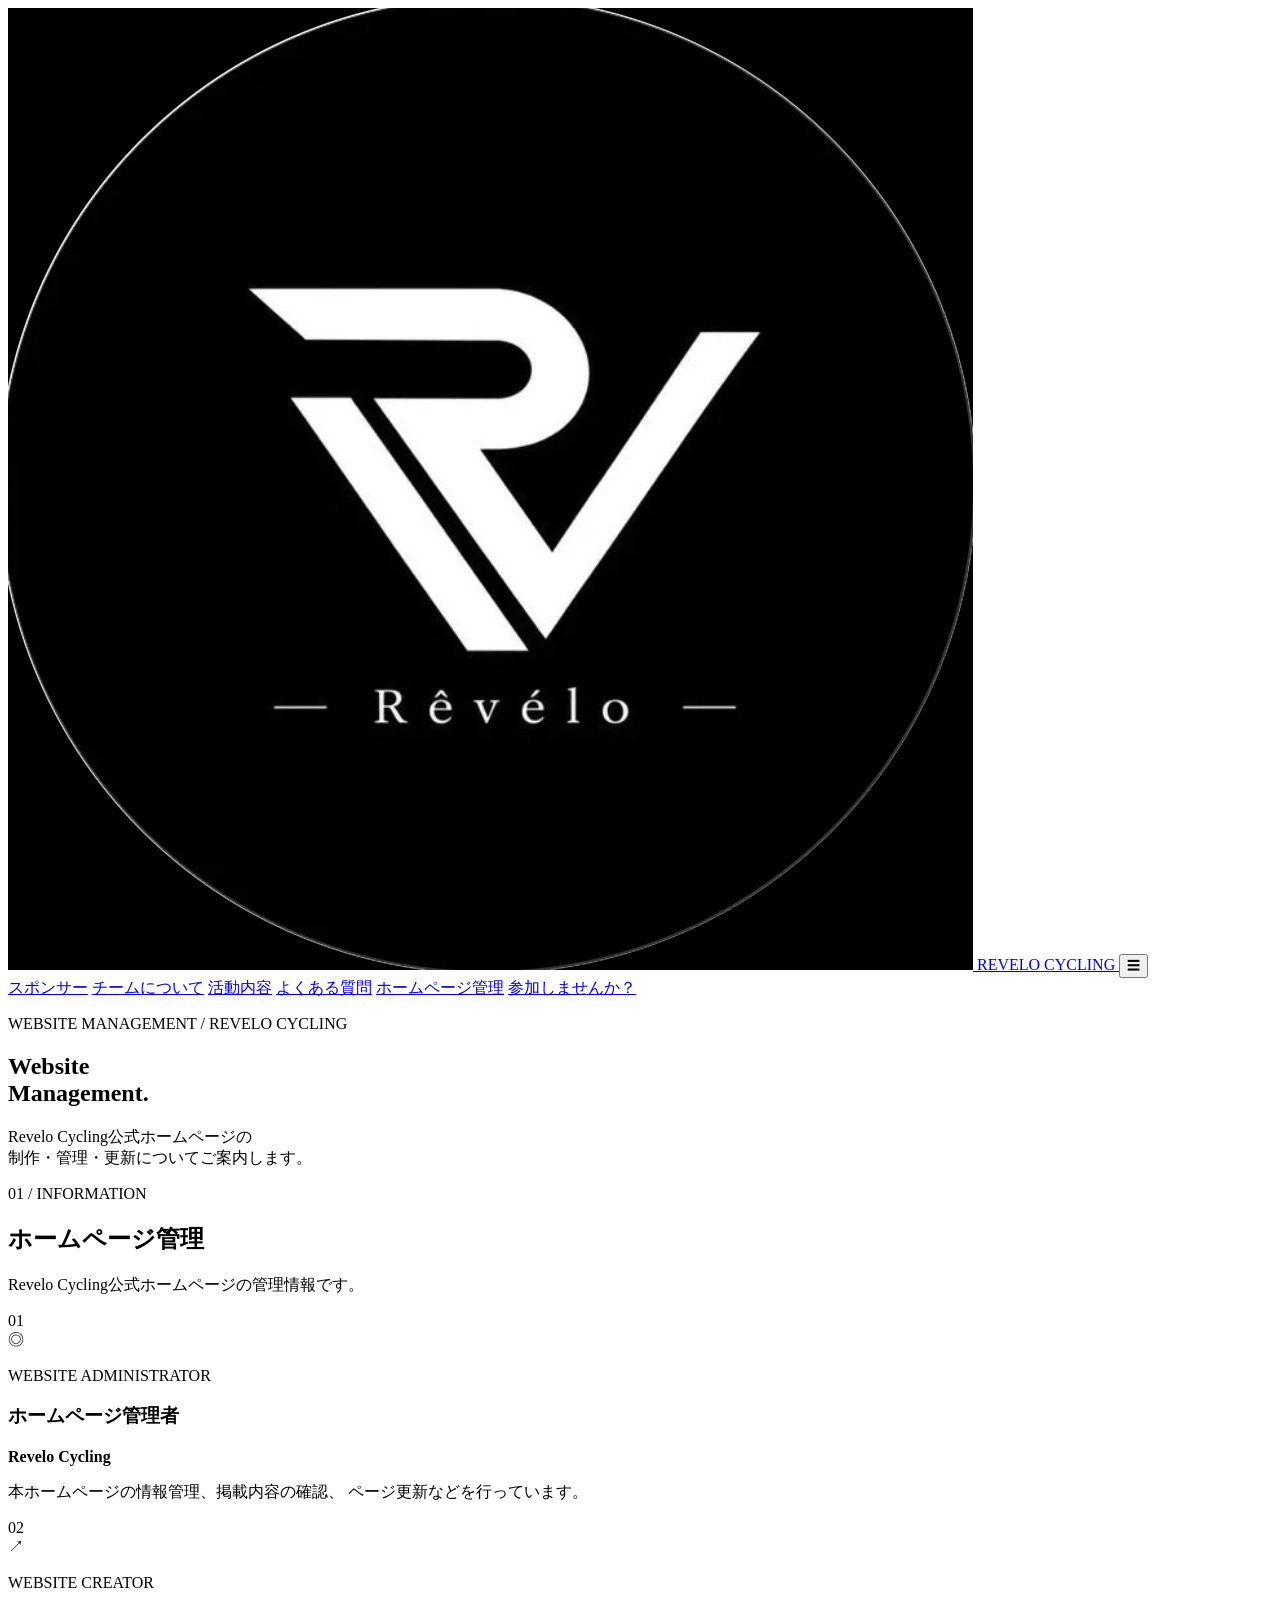
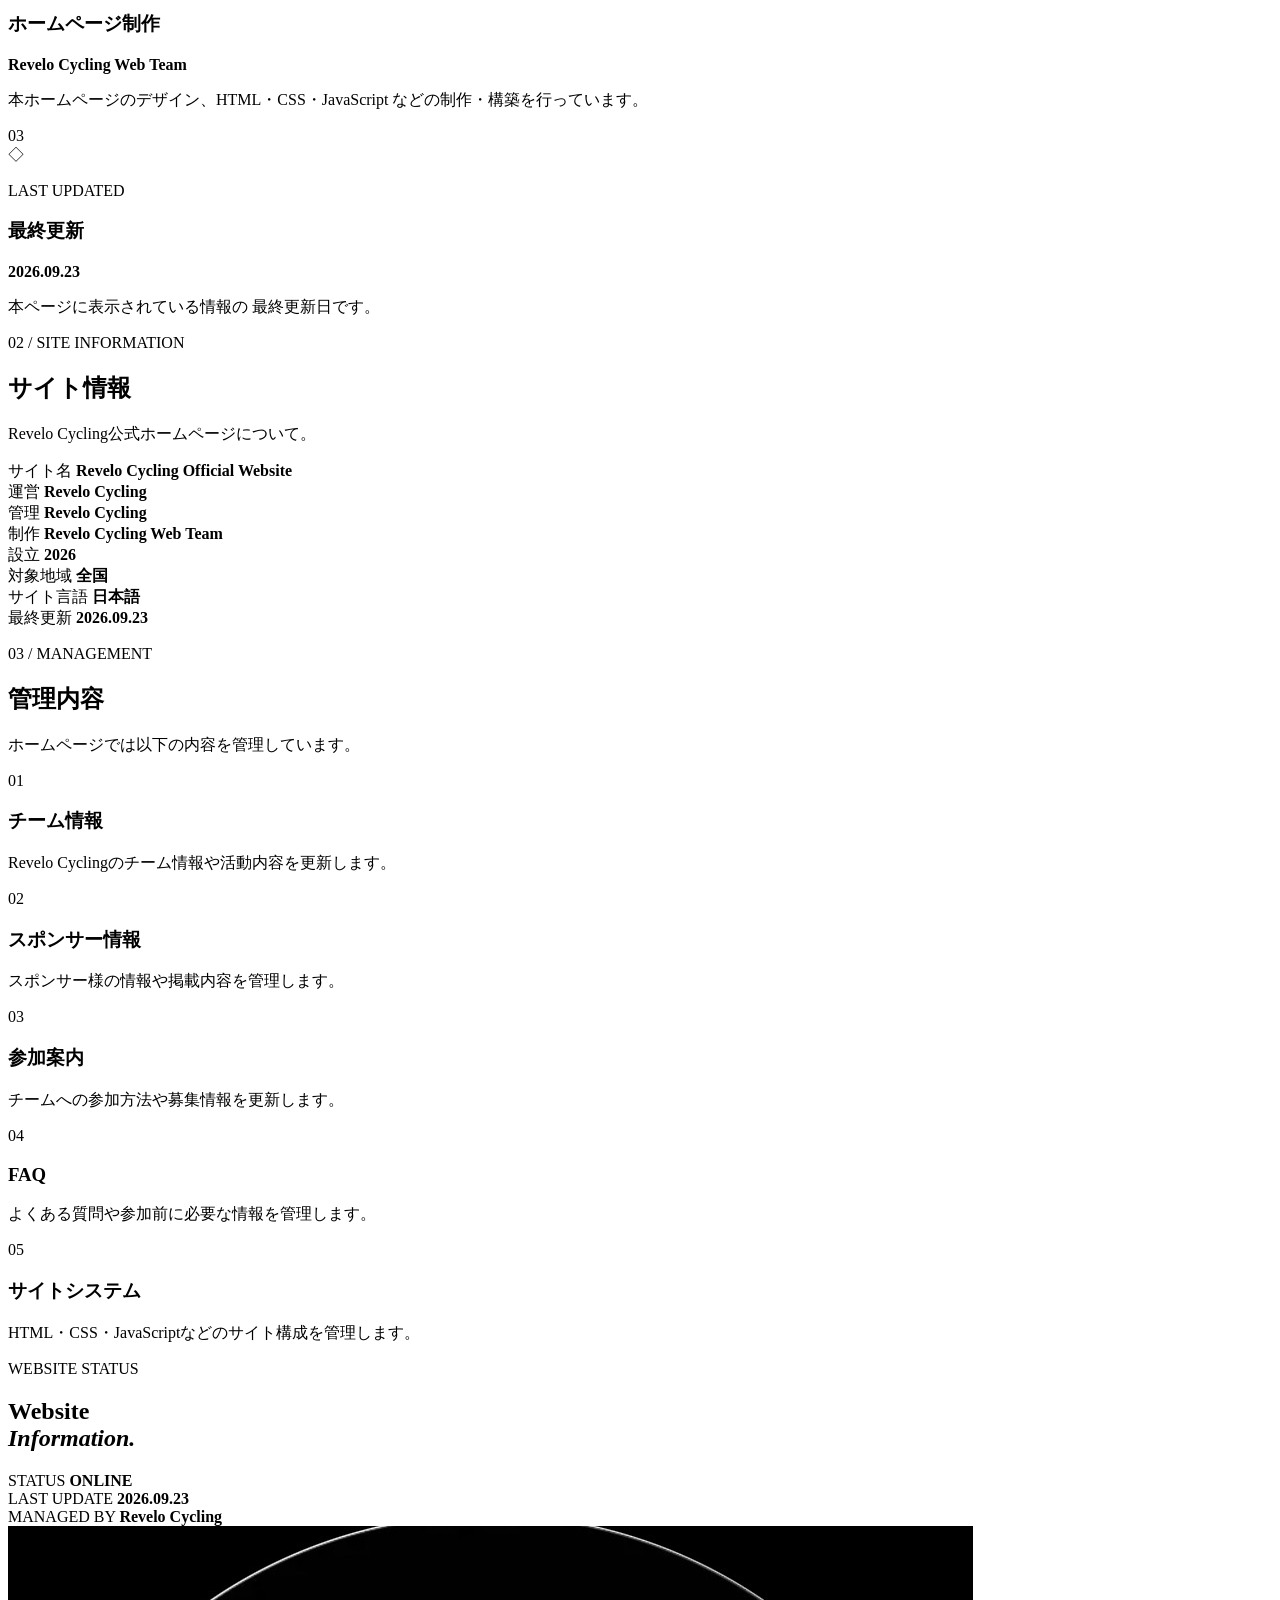
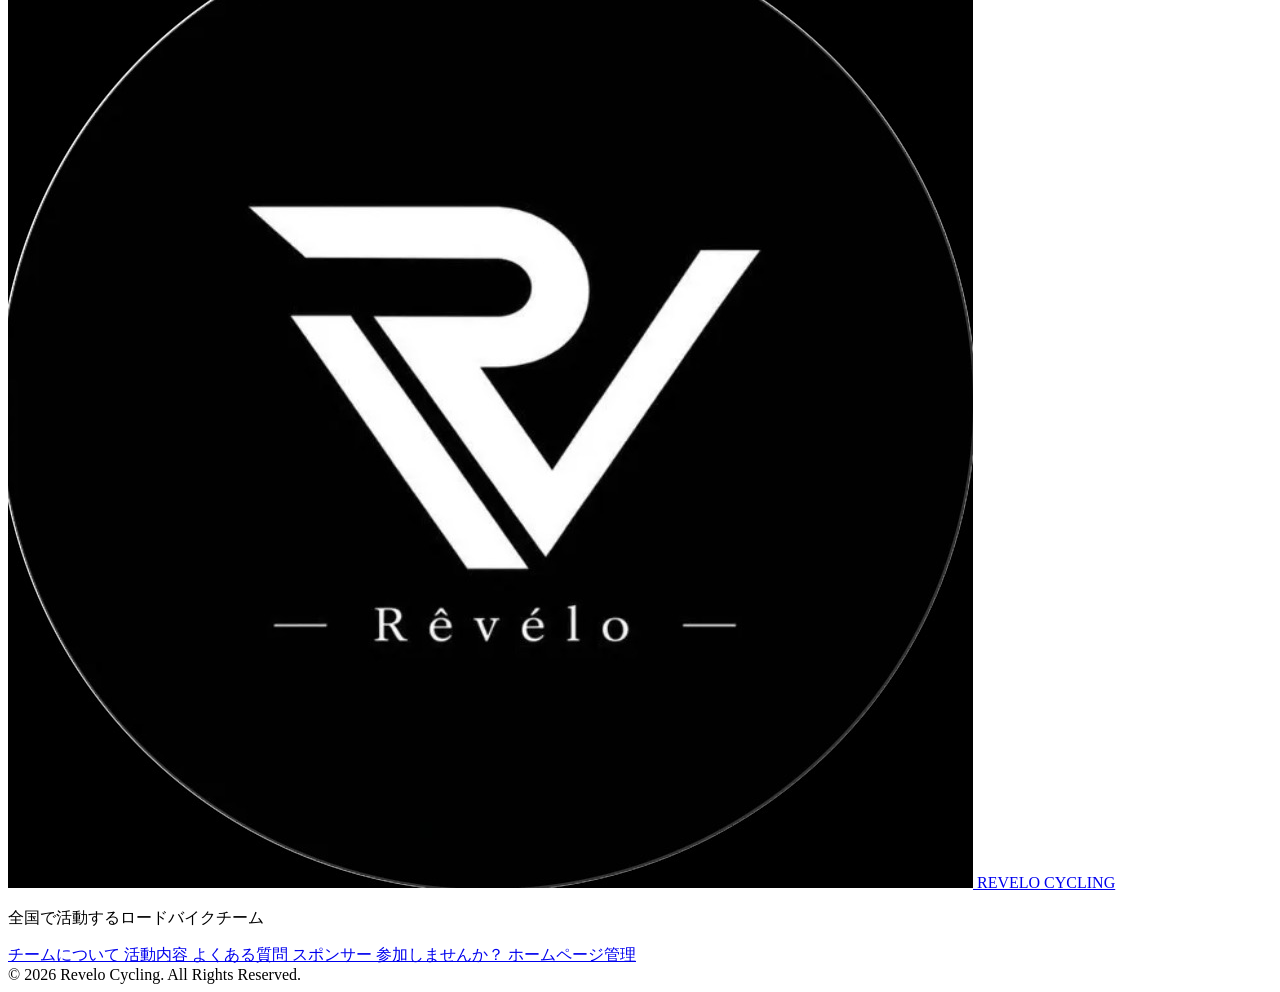
==== saitokanri.html @ c928e70b "Create saitokanri.html" ====
<!DOCTYPE html>
<html lang="ja">
<head>
  <meta charset="UTF-8">
  <meta name="viewport" content="width=device-width, initial-scale=1.0">

  <meta name="description" content="Revelo Cycling ホームページ管理情報">
  <title>ホームページ管理 | Revelo Cycling</title>

  <link rel="preconnect" href="https://fonts.googleapis.com">
  <link rel="preconnect" href="https://fonts.gstatic.com" crossorigin>

  <link href="https://fonts.googleapis.com/css2?family=Inter:wght@400;500;600;700;800&family=Noto+Sans+JP:wght@400;500;700;900&display=swap" rel="stylesheet">

  <link rel="stylesheet" href="saitokanri.css">
</head>

<body>

  <!-- HEADER -->
  <header class="header">
    <div class="container nav">

      <a class="logo" href="index.html" aria-label="Revelo Cycling ホーム">
        <img src="revelo-logo.png" alt="Revelo Cycling ロゴ">
        <span>
          REVELO<span class="logo-light"> CYCLING</span>
        </span>
      </a>

      <button
        class="menu-toggle"
        aria-label="メニューを開く"
        aria-expanded="false">
        ☰
      </button>

      <nav class="nav-links">
        <a href="index.html#sponsors">スポンサー</a>
        <a href="index.html#about">チームについて</a>
        <a href="index.html#activities">活動内容</a>
        <a href="index.html#faq">よくある質問</a>
        <a href="saitokanri.html" class="active">ホームページ管理</a>
        <a class="nav-cta" href="index.html#join">参加しませんか？</a>
      </nav>

    </div>
  </header>


  <main>

    <!-- HERO -->
    <section class="management-hero">

      <div class="hero-grid"></div>

      <div class="container management-hero-content">

        <p class="eyebrow">WEBSITE MANAGEMENT / REVELO CYCLING</p>

        <h1>
          Website<br>
          <span>Management.</span>
        </h1>

        <p class="hero-text">
          Revelo Cycling公式ホームページの<br>
          制作・管理・更新についてご案内します。
        </p>

      </div>

    </section>


    <!-- MANAGEMENT INFO -->
    <section class="section management-info">

      <div class="container">

        <p class="section-label">01 / INFORMATION</p>

        <div class="section-heading">
          <h2>ホームページ管理</h2>
          <p>
            Revelo Cycling公式ホームページの管理情報です。
          </p>
        </div>


        <div class="management-grid">

          <!-- 管理者 -->
          <article class="management-card">

            <span class="management-number">01</span>

            <div class="management-icon">◎</div>

            <p class="management-label">
              WEBSITE ADMINISTRATOR
            </p>

            <h3>ホームページ管理者</h3>

            <strong>Revelo Cycling</strong>

            <p>
              本ホームページの情報管理、掲載内容の確認、
              ページ更新などを行っています。
            </p>

          </article>


          <!-- 制作者 -->
          <article class="management-card">

            <span class="management-number">02</span>

            <div class="management-icon">↗</div>

            <p class="management-label">
              WEBSITE CREATOR
            </p>

            <h3>ホームページ制作</h3>

            <strong>Revelo Cycling Web Team</strong>

            <p>
              本ホームページのデザイン、HTML・CSS・JavaScript
              などの制作・構築を行っています。
            </p>

          </article>


          <!-- 更新 -->
          <article class="management-card">

            <span class="management-number">03</span>

            <div class="management-icon">◇</div>

            <p class="management-label">
              LAST UPDATED
            </p>

            <h3>最終更新</h3>

            <strong>2026.09.23</strong>

            <p>
              本ページに表示されている情報の
              最終更新日です。
            </p>

          </article>

        </div>

      </div>

    </section>


    <!-- SITE INFORMATION -->
    <section class="section site-information">

      <div class="container">

        <p class="section-label">02 / SITE INFORMATION</p>

        <div class="section-heading">
          <h2>サイト情報</h2>
          <p>
            Revelo Cycling公式ホームページについて。
          </p>
        </div>


        <div class="info-table">

          <div class="info-row">
            <span>サイト名</span>
            <strong>Revelo Cycling Official Website</strong>
          </div>

          <div class="info-row">
            <span>運営</span>
            <strong>Revelo Cycling</strong>
          </div>

          <div class="info-row">
            <span>管理</span>
            <strong>Revelo Cycling</strong>
          </div>

          <div class="info-row">
            <span>制作</span>
            <strong>Revelo Cycling Web Team</strong>
          </div>

          <div class="info-row">
            <span>設立</span>
            <strong>2026</strong>
          </div>

          <div class="info-row">
            <span>対象地域</span>
            <strong>全国</strong>
          </div>

          <div class="info-row">
            <span>サイト言語</span>
            <strong>日本語</strong>
          </div>

          <div class="info-row">
            <span>最終更新</span>
            <strong>2026.09.23</strong>
          </div>

        </div>

      </div>

    </section>


    <!-- MANAGEMENT -->
    <section class="section management-work">

      <div class="container">

        <p class="section-label">03 / MANAGEMENT</p>

        <div class="section-heading">
          <h2>管理内容</h2>
          <p>
            ホームページでは以下の内容を管理しています。
          </p>
        </div>


        <div class="work-list">

          <div class="work-item">
            <span>01</span>
            <div>
              <h3>チーム情報</h3>
              <p>
                Revelo Cyclingのチーム情報や活動内容を更新します。
              </p>
            </div>
          </div>


          <div class="work-item">
            <span>02</span>
            <div>
              <h3>スポンサー情報</h3>
              <p>
                スポンサー様の情報や掲載内容を管理します。
              </p>
            </div>
          </div>


          <div class="work-item">
            <span>03</span>
            <div>
              <h3>参加案内</h3>
              <p>
                チームへの参加方法や募集情報を更新します。
              </p>
            </div>
          </div>


          <div class="work-item">
            <span>04</span>
            <div>
              <h3>FAQ</h3>
              <p>
                よくある質問や参加前に必要な情報を管理します。
              </p>
            </div>
          </div>


          <div class="work-item">
            <span>05</span>
            <div>
              <h3>サイトシステム</h3>
              <p>
                HTML・CSS・JavaScriptなどのサイト構成を管理します。
              </p>
            </div>
          </div>

        </div>

      </div>

    </section>


    <!-- UPDATE -->
    <section class="update-section">

      <div class="container">

        <div class="update-box">

          <p class="section-label">
            WEBSITE STATUS
          </p>

          <h2>
            Website<br>
            <em>Information.</em>
          </h2>

          <div class="update-details">

            <div>
              <span>STATUS</span>
              <strong>ONLINE</strong>
            </div>

            <div>
              <span>LAST UPDATE</span>
              <strong>2026.09.23</strong>
            </div>

            <div>
              <span>MANAGED BY</span>
              <strong>Revelo Cycling</strong>
            </div>

          </div>

        </div>

      </div>

    </section>

  </main>


  <!-- FOOTER -->
  <footer class="footer">

    <div class="container footer-top">

      <div>

        <a class="logo footer-logo" href="index.html">
          <img src="revelo-logo.png" alt="Revelo Cycling ロゴ">

          <span>
            REVELO<span class="logo-light"> CYCLING</span>
          </span>
        </a>

        <p>
          全国で活動するロードバイクチーム
        </p>

      </div>


      <div class="footer-links">

        <a href="index.html#about">
          チームについて
        </a>

        <a href="index.html#activities">
          活動内容
        </a>

        <a href="index.html#faq">
          よくある質問
        </a>

        <a href="index.html#sponsors">
          スポンサー
        </a>

        <a href="index.html#join">
          参加しませんか？
        </a>

        <a href="saitokanri.html">
          ホームページ管理
        </a>

      </div>

    </div>


    <div class="container copyright">
      © 2026 Revelo Cycling. All Rights Reserved.
    </div>

  </footer>


  <script src="saitokanri.js"></script>

</body>
</html>
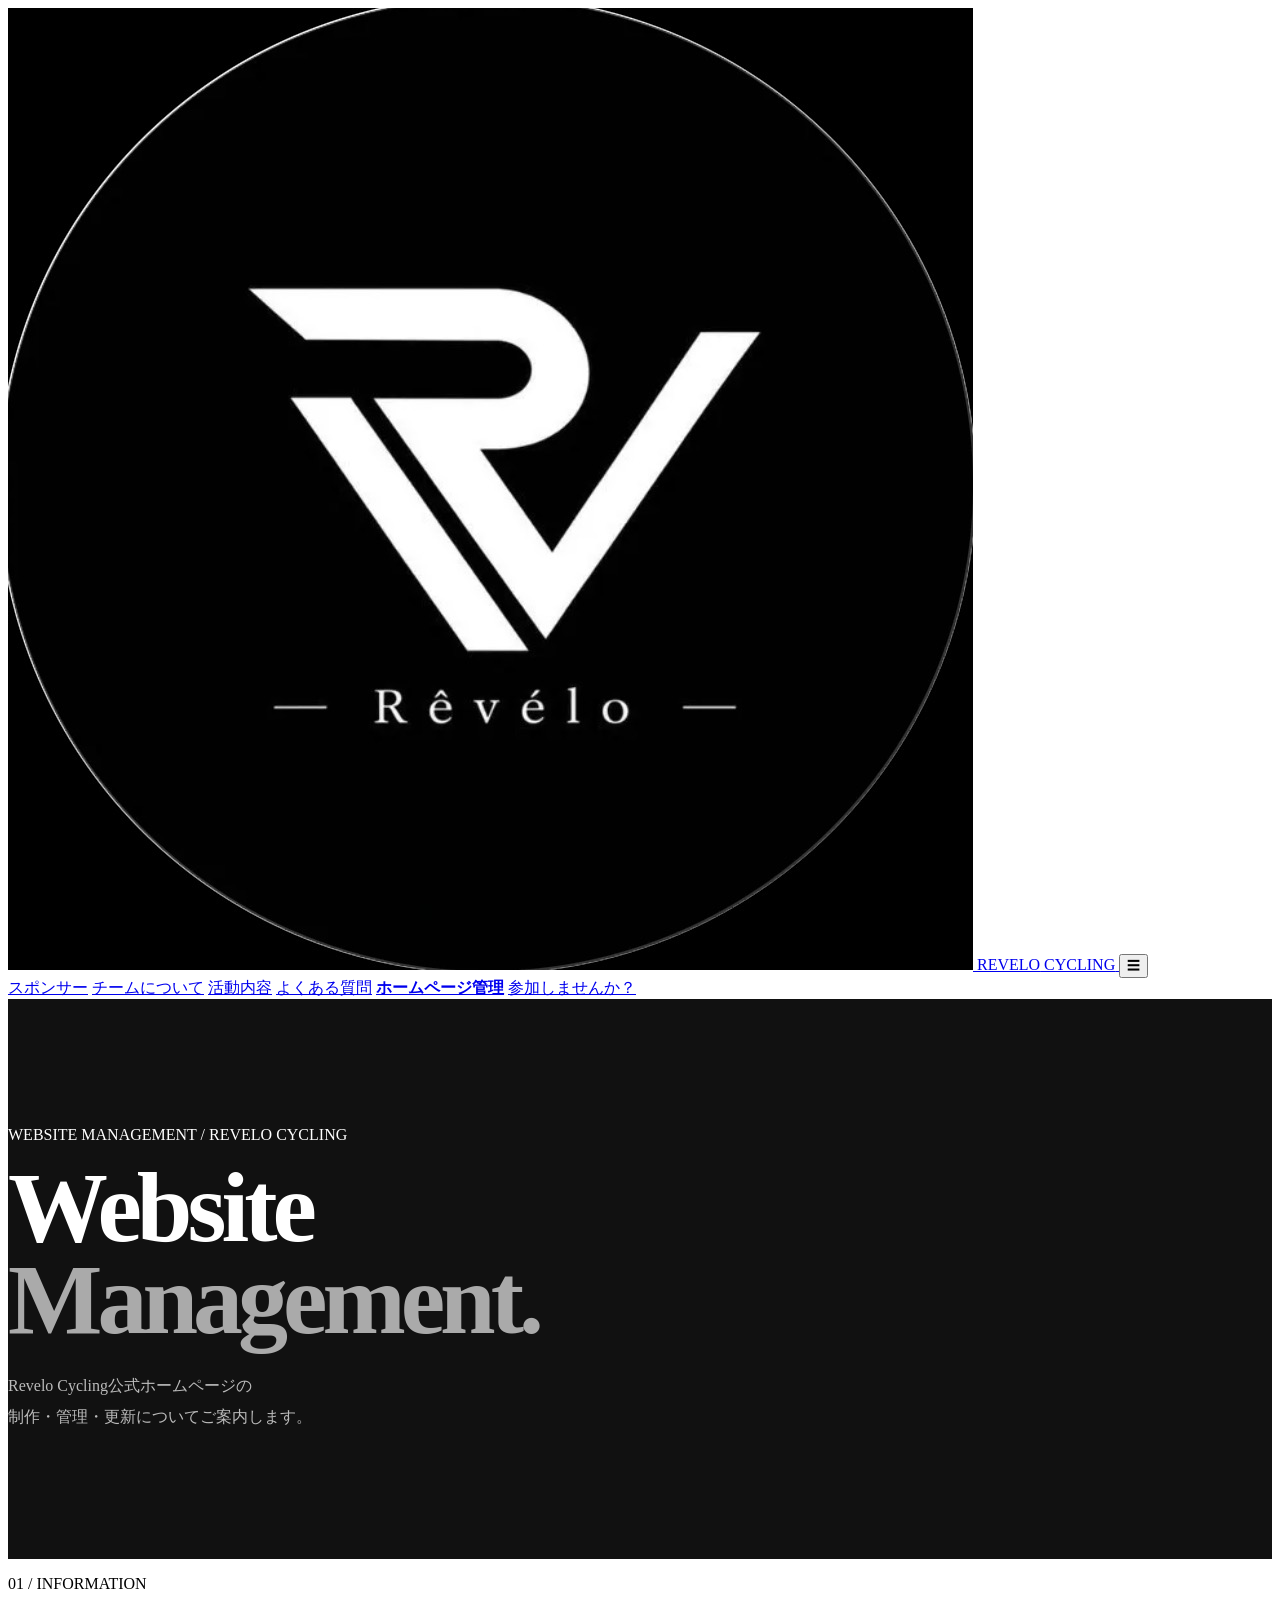
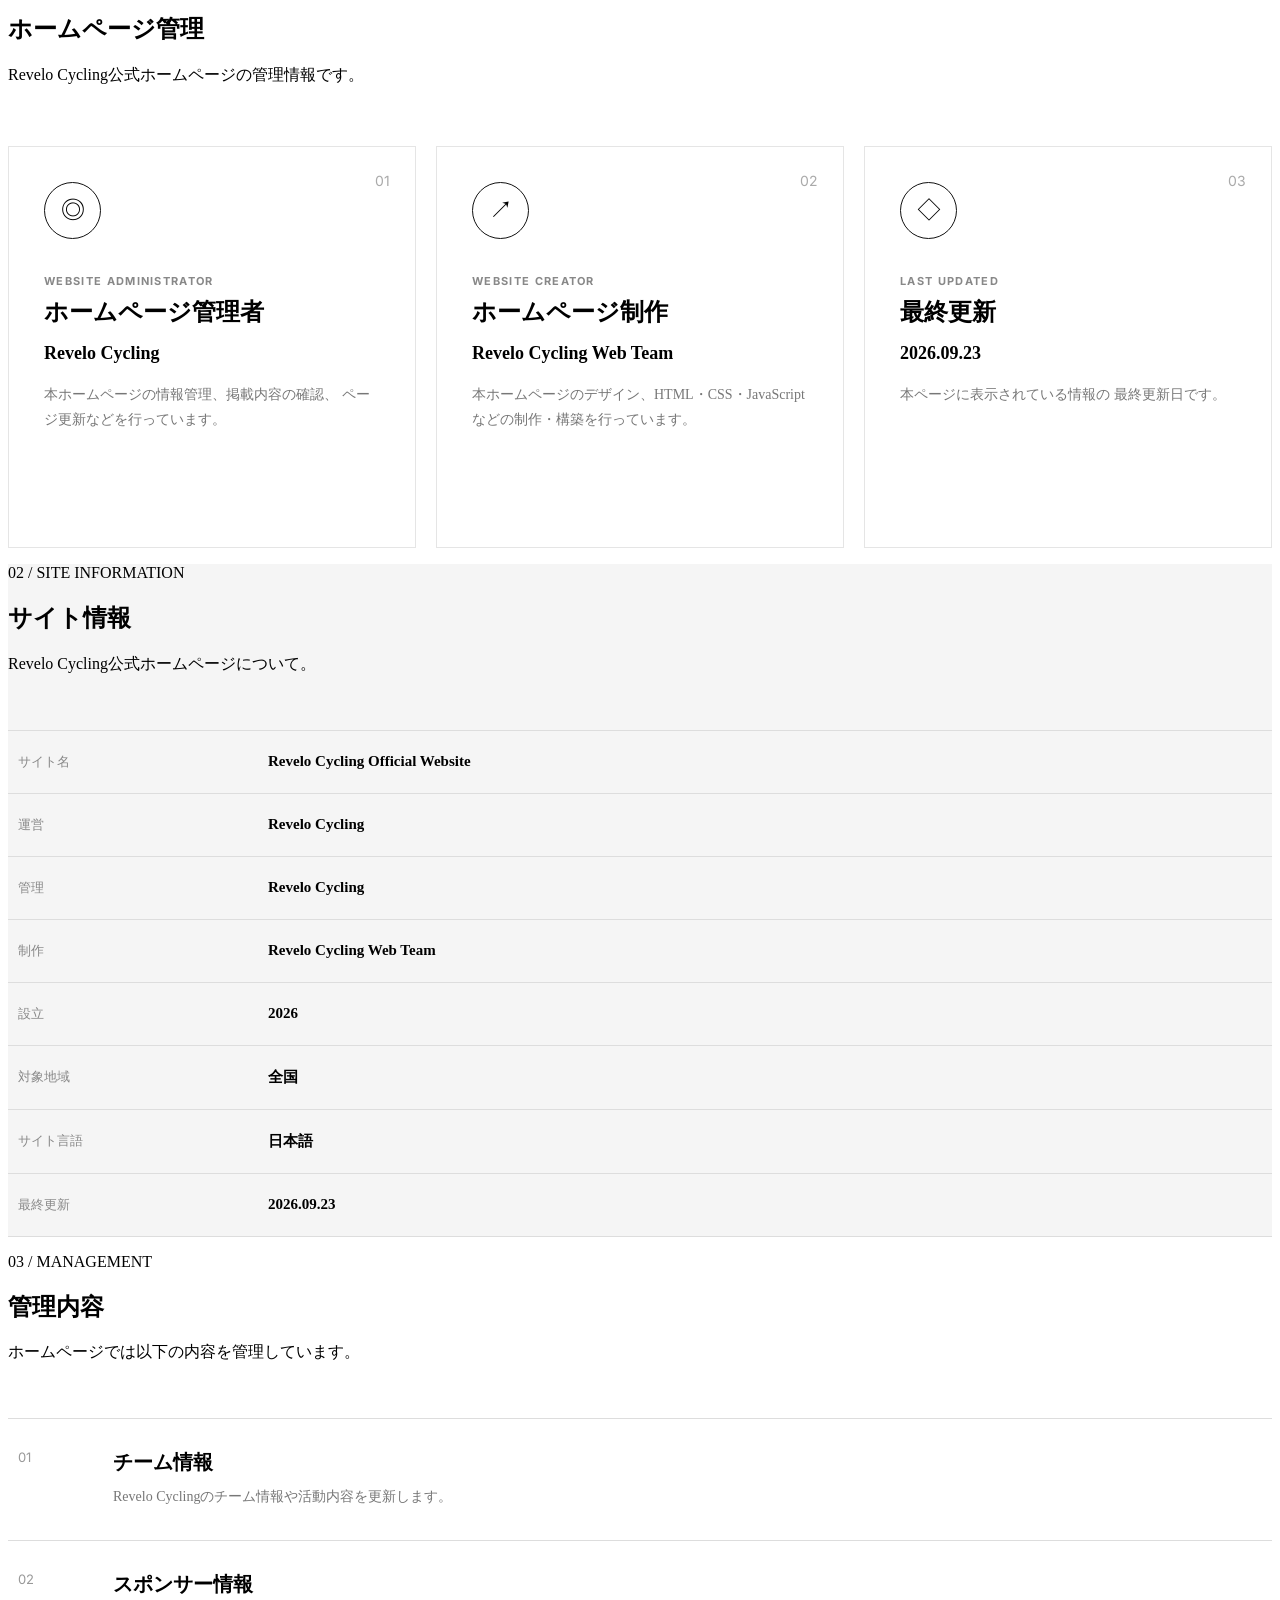
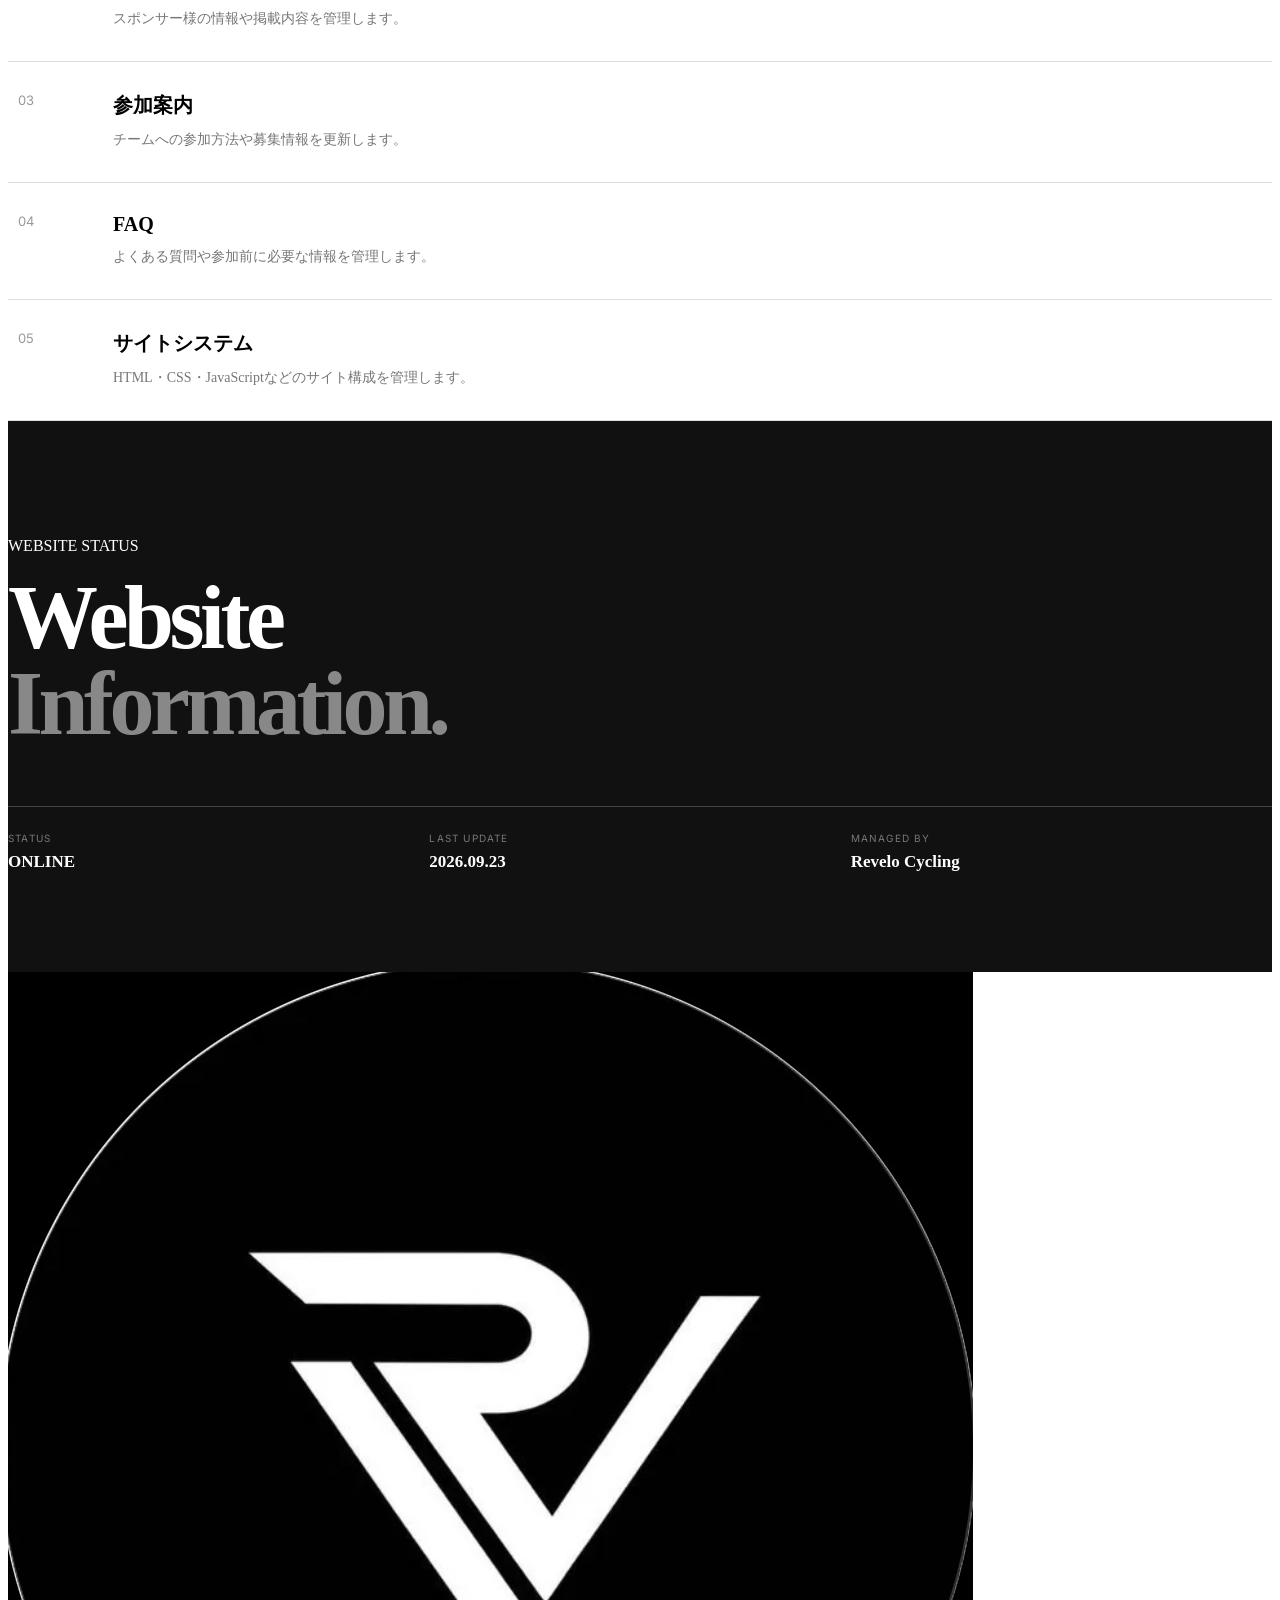
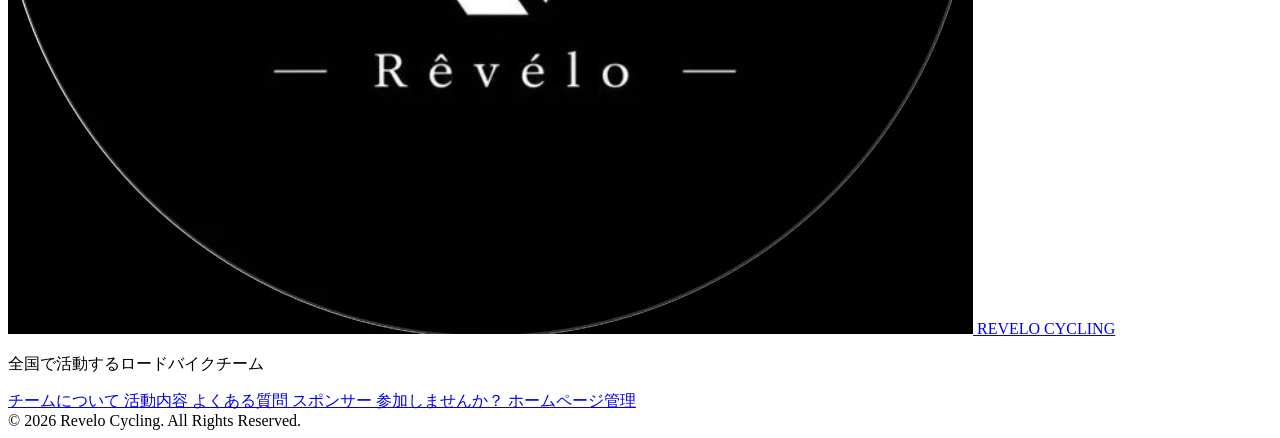
==== commit d67c59f8: "Update saitokanri.html" ====
--- a/saitokanri.html
+++ b/saitokanri.html
@@ -412,7 +412,7 @@
   </footer>
 
 
-  <script src="saitokanri.js"></script>
+  <script src="script.js"></script>
 
 </body>
 </html>
--- a/saitokanri.css
+++ b/saitokanri.css
@@ -0,0 +1,285 @@
+/* =========================================
+   WEBSITE MANAGEMENT PAGE
+========================================= */
+
+.management-hero {
+  position: relative;
+  min-height: 560px;
+  display: flex;
+  align-items: center;
+  overflow: hidden;
+  background: #111;
+  color: #fff;
+}
+
+.management-hero-content {
+  position: relative;
+  z-index: 2;
+  padding-top: 100px;
+  padding-bottom: 100px;
+}
+
+.management-hero h1 {
+  margin: 18px 0 25px;
+  font-size: clamp(48px, 8vw, 100px);
+  line-height: .92;
+  letter-spacing: -0.05em;
+  font-weight: 800;
+}
+
+.management-hero h1 span {
+  color: #aaa;
+}
+
+.management-hero .hero-text {
+  color: #bbb;
+  line-height: 1.9;
+}
+
+
+/* MANAGEMENT CARDS */
+
+.management-info {
+  background: #fff;
+}
+
+.management-grid {
+  display: grid;
+  grid-template-columns: repeat(3, 1fr);
+  gap: 20px;
+  margin-top: 60px;
+}
+
+.management-card {
+  position: relative;
+  min-height: 330px;
+  padding: 35px;
+  border: 1px solid #e5e5e5;
+  background: #fff;
+  transition: transform .3s ease, box-shadow .3s ease;
+}
+
+.management-card:hover {
+  transform: translateY(-6px);
+  box-shadow: 0 20px 50px rgba(0,0,0,.08);
+}
+
+.management-number {
+  position: absolute;
+  top: 25px;
+  right: 25px;
+  font-family: Inter, sans-serif;
+  font-size: 14px;
+  color: #aaa;
+}
+
+.management-icon {
+  width: 55px;
+  height: 55px;
+  display: flex;
+  align-items: center;
+  justify-content: center;
+  border: 1px solid #111;
+  border-radius: 50%;
+  font-size: 24px;
+  margin-bottom: 35px;
+}
+
+.management-label {
+  margin: 0 0 8px;
+  font-family: Inter, sans-serif;
+  font-size: 11px;
+  font-weight: 700;
+  letter-spacing: .12em;
+  color: #888;
+}
+
+.management-card h3 {
+  margin: 0 0 15px;
+  font-size: 24px;
+}
+
+.management-card strong {
+  display: block;
+  margin-bottom: 18px;
+  font-size: 18px;
+}
+
+.management-card > p:last-child {
+  color: #777;
+  line-height: 1.8;
+  font-size: 14px;
+}
+
+
+/* SITE INFORMATION */
+
+.site-information {
+  background: #f5f5f5;
+}
+
+.info-table {
+  margin-top: 55px;
+  border-top: 1px solid #ddd;
+}
+
+.info-row {
+  display: grid;
+  grid-template-columns: 220px 1fr;
+  gap: 30px;
+  padding: 22px 10px;
+  border-bottom: 1px solid #ddd;
+}
+
+.info-row span {
+  color: #888;
+  font-size: 13px;
+}
+
+.info-row strong {
+  font-size: 15px;
+}
+
+
+/* MANAGEMENT WORK */
+
+.management-work {
+  background: #fff;
+}
+
+.work-list {
+  margin-top: 55px;
+  border-top: 1px solid #ddd;
+}
+
+.work-item {
+  display: grid;
+  grid-template-columns: 70px 1fr;
+  gap: 25px;
+  padding: 30px 10px;
+  border-bottom: 1px solid #ddd;
+}
+
+.work-item > span {
+  font-family: Inter, sans-serif;
+  font-size: 13px;
+  color: #999;
+}
+
+.work-item h3 {
+  margin: 0 0 8px;
+  font-size: 20px;
+}
+
+.work-item p {
+  margin: 0;
+  color: #777;
+  font-size: 14px;
+  line-height: 1.8;
+}
+
+
+/* WEBSITE STATUS */
+
+.update-section {
+  padding: 100px 0;
+  background: #111;
+  color: #fff;
+}
+
+.update-box {
+  position: relative;
+}
+
+.update-box h2 {
+  margin: 20px 0 60px;
+  font-size: clamp(48px, 8vw, 90px);
+  line-height: .95;
+  letter-spacing: -.05em;
+}
+
+.update-box h2 em {
+  font-style: normal;
+  color: #888;
+}
+
+.update-details {
+  display: grid;
+  grid-template-columns: repeat(3, 1fr);
+  border-top: 1px solid #444;
+}
+
+.update-details div {
+  padding: 25px 20px 0 0;
+}
+
+.update-details span {
+  display: block;
+  margin-bottom: 8px;
+  color: #777;
+  font-family: Inter, sans-serif;
+  font-size: 10px;
+  letter-spacing: .12em;
+}
+
+.update-details strong {
+  font-size: 17px;
+}
+
+
+/* ACTIVE NAV */
+
+.nav-links a.active {
+  opacity: 1;
+  font-weight: 700;
+}
+
+
+/* MOBILE */
+
+@media (max-width: 768px) {
+
+  .management-hero {
+    min-height: 500px;
+  }
+
+  .management-hero-content {
+    padding-top: 80px;
+    padding-bottom: 80px;
+  }
+
+  .management-grid {
+    grid-template-columns: 1fr;
+    gap: 15px;
+    margin-top: 40px;
+  }
+
+  .management-card {
+    min-height: auto;
+  }
+
+  .info-row {
+    grid-template-columns: 1fr;
+    gap: 8px;
+    padding: 18px 5px;
+  }
+
+  .work-item {
+    grid-template-columns: 45px 1fr;
+    gap: 15px;
+  }
+
+  .update-section {
+    padding: 70px 0;
+  }
+
+  .update-details {
+    grid-template-columns: 1fr;
+  }
+
+  .update-details div {
+    padding: 20px 0;
+    border-bottom: 1px solid #333;
+  }
+
+}
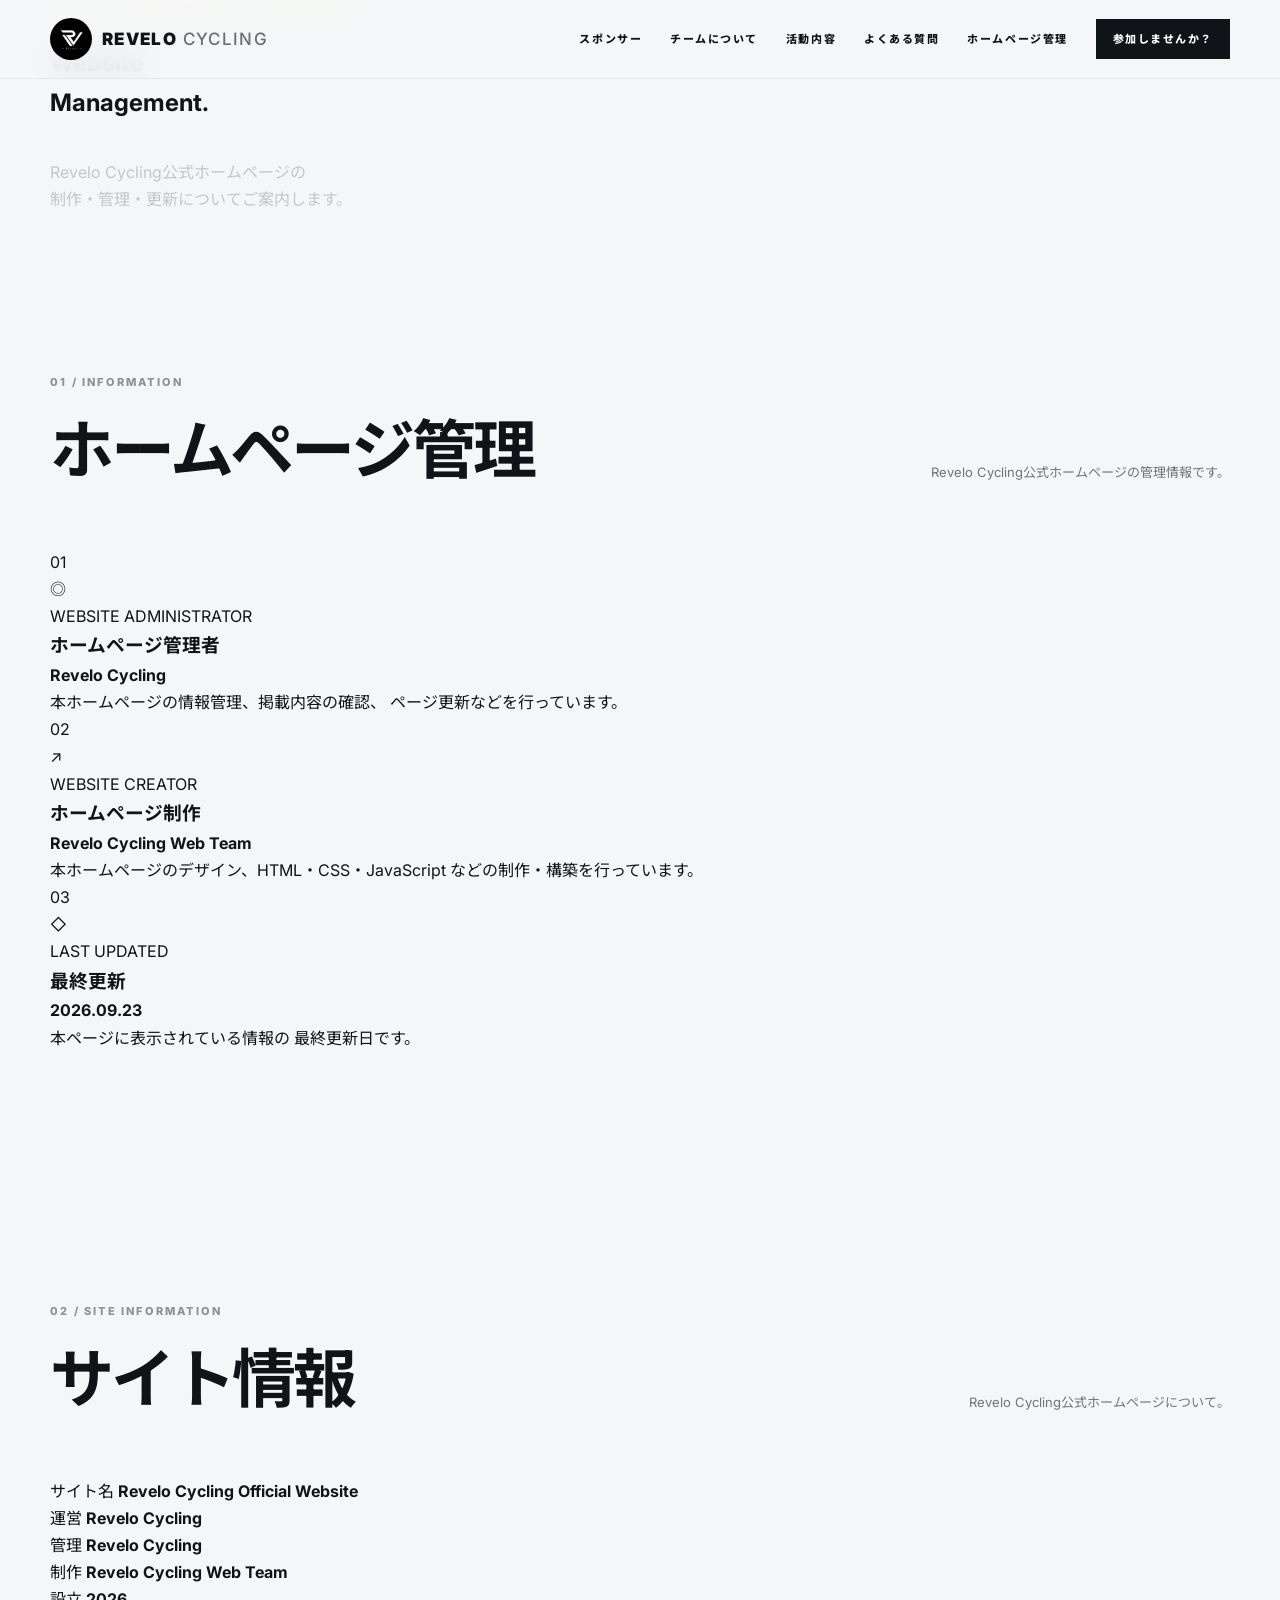
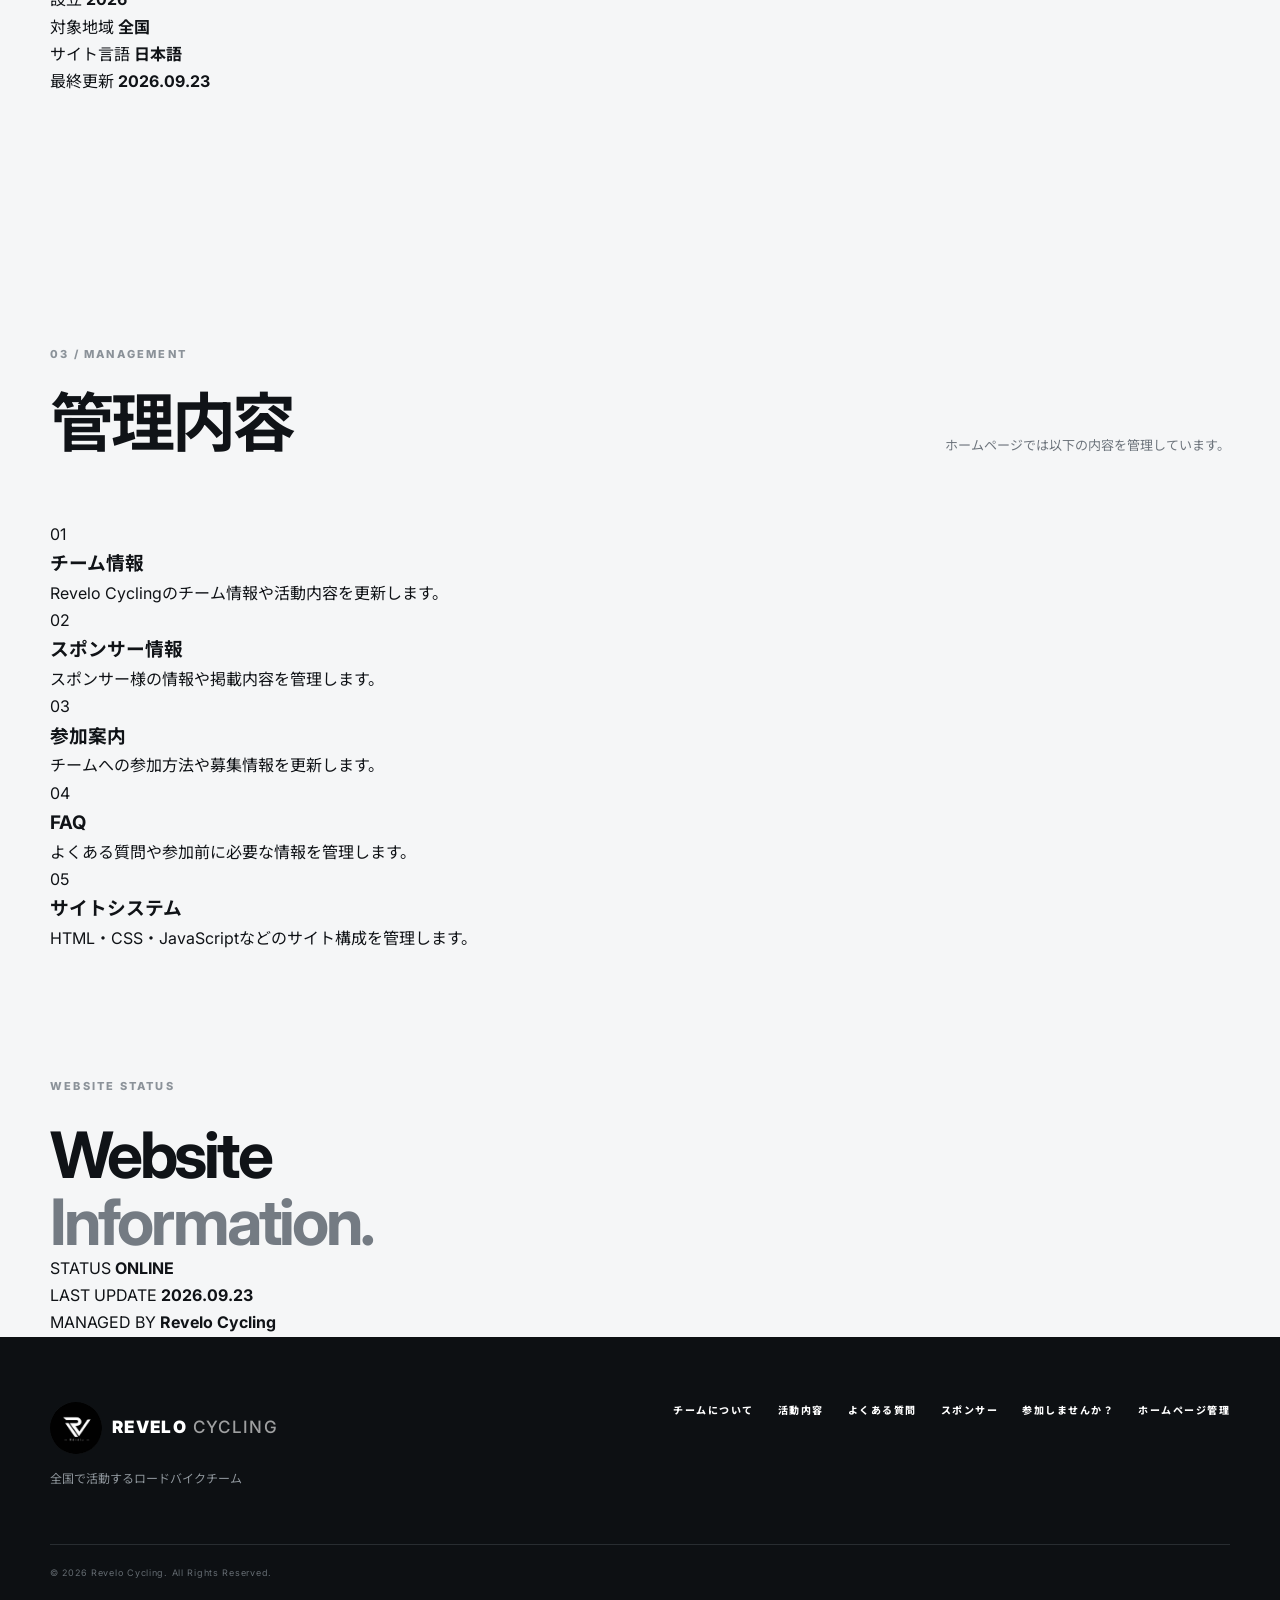
==== commit aa550200: "Update saitokanri.html" ====
--- a/saitokanri.html
+++ b/saitokanri.html
@@ -12,7 +12,7 @@
 
   <link href="https://fonts.googleapis.com/css2?family=Inter:wght@400;500;600;700;800&family=Noto+Sans+JP:wght@400;500;700;900&display=swap" rel="stylesheet">
 
-  <link rel="stylesheet" href="saitokanri.css">
+  <link rel="stylesheet" href="style.css">
 </head>
 
 <body>
--- a/style.css
+++ b/style.css
@@ -0,0 +1,191 @@
+*{box-sizing:border-box;margin:0;padding:0}
+:root{--bg:#f5f6f7;--ink:#101317;--muted:#6d747c;--line:#dfe2e5;--accent:#d9ff3f;--dark:#0d1013}
+html{scroll-behavior:smooth}
+body{font-family:"Inter","Noto Sans JP",sans-serif;color:var(--ink);background:var(--bg);line-height:1.7}
+a{color:inherit;text-decoration:none}
+.container{width:min(1180px,calc(100% - 48px));margin:auto}
+.header{position:fixed;top:0;left:0;width:100%;z-index:20;background:rgba(245,246,247,.88);backdrop-filter:blur(14px);border-bottom:1px solid rgba(0,0,0,.06)}
+.nav{height:78px;display:flex;align-items:center;justify-content:space-between}
+.logo{display:flex;align-items:center;gap:10px;font-weight:900;letter-spacing:.08em;font-size:17px}
+.logo-mark{width:32px;height:32px;border:2px solid var(--ink);display:grid;place-items:center;font-size:17px;font-style:italic}
+.logo-light{font-weight:500;opacity:.6}
+.nav-links{display:flex;align-items:center;gap:28px;font-size:11px;font-weight:800;letter-spacing:.14em}
+.nav-links a{position:relative}
+.nav-links a:not(.nav-cta)::after{content:"";position:absolute;left:0;bottom:-7px;width:0;height:1px;background:var(--ink);transition:.25s}
+.nav-links a:hover::after{width:100%}
+.nav-cta{padding:11px 17px;background:var(--ink);color:white}
+.menu-toggle{display:none;background:none;border:0;font-size:25px}
+.hero{min-height:850px;position:relative;overflow:hidden;background:var(--dark);color:#fff;display:flex;align-items:center}
+.hero-grid{position:absolute;inset:0;background-image:linear-gradient(rgba(255,255,255,.05) 1px,transparent 1px),linear-gradient(90deg,rgba(255,255,255,.05) 1px,transparent 1px);background-size:70px 70px;mask-image:linear-gradient(to right,#000,transparent 85%)}
+.hero-content{position:relative;z-index:2;padding-top:70px}
+.eyebrow,.section-label{font-size:11px;font-weight:800;letter-spacing:.2em}
+.eyebrow{color:var(--accent);margin-bottom:24px}
+.hero h1{font-size:clamp(58px,9vw,126px);line-height:.92;letter-spacing:-.065em;font-weight:900;max-width:900px}
+.hero h1 span{color:var(--accent)}
+.hero-text{font-size:16px;color:#c2c7cc;margin:35px 0 34px;max-width:620px}
+.hero-actions{display:flex;gap:12px;flex-wrap:wrap}
+.btn{display:inline-flex;align-items:center;justify-content:center;gap:26px;padding:15px 20px;font-size:12px;font-weight:800;letter-spacing:.04em;transition:.25s;border:1px solid transparent}
+.btn span{font-size:17px}
+.btn-primary{background:var(--accent);color:#101317}
+.btn-primary:hover{transform:translateY(-3px)}
+.btn-ghost{border-color:#42474c;color:white}
+.btn-ghost:hover{background:white;color:var(--dark)}
+.hero-stats{display:flex;gap:48px;margin-top:75px}
+.hero-stats div{display:flex;flex-direction:column}
+.hero-stats strong{font-size:25px}
+.hero-stats span{font-size:9px;letter-spacing:.18em;color:#858c93}
+.hero-wheel{position:absolute;width:650px;height:650px;border:1px solid rgba(255,255,255,.12);border-radius:50%;right:-100px;bottom:-170px}
+.hero-wheel:before,.hero-wheel:after{content:"";position:absolute;inset:70px;border:1px solid rgba(255,255,255,.08);border-radius:50%}
+.hero-wheel:after{inset:140px}
+.section{padding:125px 0}
+.section-label{color:#8b9299;margin-bottom:25px}
+.split{display:grid;grid-template-columns:1fr 1fr;gap:100px}
+h2{font-size:clamp(40px,5vw,68px);line-height:1.05;letter-spacing:-.05em}
+h2 em{font-style:normal;color:#747b83}
+.about-copy{padding-top:42px;max-width:560px}
+.about-copy .lead{font-size:22px;font-weight:700;line-height:1.5;margin-bottom:20px}
+.about-copy p:not(.lead){color:var(--muted)}
+.feature-grid{display:grid;grid-template-columns:repeat(3,1fr);gap:14px;margin-top:85px}
+.feature-card{position:relative;background:#fff;border:1px solid var(--line);padding:36px;min-height:270px;transition:.3s}
+.feature-card:hover{transform:translateY(-7px);box-shadow:0 20px 50px rgba(0,0,0,.07)}
+.feature-number{position:absolute;right:25px;top:22px;color:#b5bbc0;font-size:10px;font-weight:800}
+.feature-icon{font-size:32px;margin-bottom:35px}
+.feature-card h3{font-size:21px;margin-bottom:10px}
+.feature-card p{font-size:13px;color:var(--muted)}
+.activities{background:#e8eaec}
+.section-heading{display:flex;justify-content:space-between;align-items:end;gap:30px;margin-bottom:65px}
+.section-heading>p{color:var(--muted);font-size:13px;text-align:right}
+.activity-list{border-top:1px solid #c9cdd0}
+.activity-item{display:grid;grid-template-columns:70px 1fr 1.2fr;gap:30px;align-items:center;padding:25px 0;border-bottom:1px solid #c9cdd0}
+.activity-item span{font-size:11px;color:#8c9298}
+.activity-item h3{font-size:21px}
+.activity-item p{font-size:13px;color:#6c7379}
+.numbers{background:var(--accent);padding:75px 0}
+.numbers-grid{display:grid;grid-template-columns:repeat(3,1fr);text-align:center}
+.numbers-grid div{border-right:1px solid rgba(0,0,0,.15)}
+.numbers-grid div:last-child{border:0}
+.numbers strong{display:block;font-size:50px;line-height:1;font-weight:900;letter-spacing:-.05em}
+.numbers span{font-size:10px;letter-spacing:.18em;font-weight:800}
+.faq{background:#fff}
+.faq-list{border-top:1px solid var(--line);max-width:900px;margin-left:auto}
+details{border-bottom:1px solid var(--line)}
+summary{list-style:none;cursor:pointer;padding:24px 0;font-size:16px;font-weight:700;display:flex;justify-content:space-between;align-items:center}
+summary::-webkit-details-marker{display:none}
+summary span{font-size:22px;font-weight:400;transition:.2s}
+details[open] summary span{transform:rotate(45deg)}
+details p{color:var(--muted);font-size:14px;padding:0 40px 25px 0}
+.sponsors{background:#f0f1f2}
+.sponsor-grid{display:grid;grid-template-columns:repeat(3,1fr);gap:14px}
+.sponsor-card{min-height:210px;background:white;border:1px solid var(--line);display:flex;flex-direction:column;align-items:center;justify-content:center;text-align:center;padding:25px}
+.sponsor-card span{font-size:9px;letter-spacing:.2em;color:#92989d;margin-bottom:15px}
+.sponsor-card strong{font-size:25px;letter-spacing:-.04em}
+.sponsor-card small{font-size:11px;color:#888;margin-top:3px}
+.join{position:relative;overflow:hidden;background:var(--accent);padding:125px 0}
+.join-pattern{position:absolute;right:-150px;top:-200px;width:650px;height:650px;border:1px solid rgba(0,0,0,.12);border-radius:50%}
+.join-pattern:after{content:"";position:absolute;inset:80px;border:1px solid rgba(0,0,0,.12);border-radius:50%}
+.join-content{position:relative;z-index:1}
+.join h2{font-size:clamp(55px,8vw,100px)}
+.join-content>p:not(.section-label):not(.join-note){font-size:15px;margin:30px 0}
+.join-buttons{display:flex;gap:12px;flex-wrap:wrap}
+.btn-dark{background:var(--dark);color:white}
+.btn-dark:hover{transform:translateY(-3px);box-shadow:0 12px 25px rgba(0,0,0,.18)}
+.join-note{font-size:10px;color:#4f5724;margin-top:22px}
+.footer{background:var(--dark);color:white;padding:65px 0 25px}
+.footer-top{display:flex;justify-content:space-between;gap:30px;padding-bottom:55px}
+.footer-logo{margin-bottom:15px}
+.footer-logo .logo-mark{border-color:white}
+.footer-top p{font-size:12px;color:#8f969c}
+.footer-links{display:flex;gap:24px;align-items:start;font-size:10px;letter-spacing:.15em;font-weight:800}
+.copyright{border-top:1px solid #282d31;padding-top:20px;color:#646b71;font-size:9px;letter-spacing:.08em}
+.notice{position:fixed;left:50%;bottom:25px;transform:translate(-50%,30px);opacity:0;z-index:50;background:#101317;color:white;padding:14px 20px;font-size:12px;pointer-events:none;transition:.3s;white-space:nowrap}
+.notice.show{opacity:1;transform:translate(-50%,0)}
+.reveal{animation:fadeUp .8s both}
+@keyframes fadeUp{from{opacity:0;transform:translateY(25px)}to{opacity:1;transform:none}}
+@media(max-width:800px){
+ .container{width:min(100% - 32px,1180px)}
+ .nav{height:68px}.menu-toggle{display:block;color:var(--ink)}.nav-links{display:none;position:absolute;top:68px;left:0;width:100%;background:var(--bg);padding:20px 16px;flex-direction:column;align-items:stretch;gap:0;border-bottom:1px solid var(--line)}
+ .nav-links.open{display:flex}.nav-links a{padding:14px}.nav-cta{text-align:center}
+ .hero{min-height:760px}.hero h1{font-size:58px}.hero-stats{gap:25px;margin-top:55px}.hero-stats strong{font-size:20px}
+ .hero-wheel{width:430px;height:430px;right:-220px;bottom:-100px}
+ .section{padding:85px 0}.split,.feature-grid,.sponsor-grid{grid-template-columns:1fr;gap:14px}
+ .about-copy{padding-top:0;margin-top:20px}.feature-grid{margin-top:55px}
+ .section-heading{display:block;margin-bottom:40px}.section-heading>p{text-align:left;margin-top:20px}
+ .activity-item{grid-template-columns:40px 1fr;gap:10px}.activity-item p{grid-column:2}
+ .numbers-grid{grid-template-columns:1fr;gap:35px}.numbers-grid div{border-right:0;border-bottom:1px solid rgba(0,0,0,.15);padding-bottom:30px}.numbers-grid div:last-child{border:0;padding:0}
+ .footer-top{flex-direction:column}.footer-links{flex-wrap:wrap}
+ .notice{white-space:normal;width:calc(100% - 32px);text-align:center}
+}
+
+
+/* Supplied brand/sponsor images */
+.logo img{width:42px;height:42px;object-fit:contain;border-radius:50%;display:block}
+.footer-logo img{width:52px;height:52px;object-fit:contain;border-radius:50%}
+.hero-logo-wrap{display:flex;align-items:center;justify-content:center;border:0}
+.hero-logo-wrap img{width:78%;height:78%;object-fit:contain;border-radius:50%;filter:drop-shadow(0 20px 35px rgba(0,0,0,.45))}
+.sponsor-card{gap:8px}
+.sponsor-image{width:100%;height:105px;display:flex;align-items:center;justify-content:center;overflow:hidden;background:#111}
+.sponsor-image img{max-width:92%;max-height:100%;object-fit:contain}
+.sponsor-image.rockbros{background:#fff}
+.sponsor-image.coloris{background:#000}
+.sponsor-text-logo{height:105px;display:grid;place-items:center;font-family:Georgia,serif;font-size:58px;font-weight:700;letter-spacing:-.08em}
+.sponsor-card small{margin-top:0}
+
+@media(max-width:800px){
+  .hero-logo-wrap{width:430px;height:430px;right:-220px;bottom:-100px}
+  .hero-logo-wrap img{width:78%;height:78%}
+}
+
+/* Top sponsor section */
+.sponsors{
+  background:#050607;
+  color:#fff;
+  padding:34px 0 38px;
+  border-bottom:1px solid #25292d;
+}
+.sponsors .section-label{color:#c9ff22;margin-bottom:8px;text-align:center}
+.sponsors .section-heading{
+  display:block;
+  text-align:center;
+  margin-bottom:24px;
+}
+.sponsors .section-heading h2{
+  font-size:clamp(24px,3vw,38px);
+  letter-spacing:-.04em;
+}
+.sponsors .section-heading p{
+  color:#8e969d;
+  text-align:center;
+  margin-top:5px;
+}
+.sponsors .sponsor-grid{
+  width:min(920px,100%);
+  margin:auto;
+  grid-template-columns:repeat(3,1fr);
+  gap:14px;
+}
+.sponsors .sponsor-card{
+  min-height:145px;
+  background:#080a0c;
+  border:1px solid #3a3f43;
+  padding:18px;
+}
+.sponsors .sponsor-card:hover{
+  border-color:#c9ff22;
+  transform:translateY(-4px);
+}
+.sponsors .sponsor-image{
+  height:82px;
+}
+.sponsors .sponsor-text-logo{
+  height:82px;
+  font-size:48px;
+}
+.sponsors .sponsor-card small{
+  color:#c5c9cc;
+}
+@media(max-width:800px){
+  .sponsors{padding:28px 0 30px}
+  .sponsors .sponsor-grid{grid-template-columns:1fr}
+  .sponsors .sponsor-card{min-height:120px}
+  .sponsors .sponsor-image,.sponsors .sponsor-text-logo{height:65px}
+}
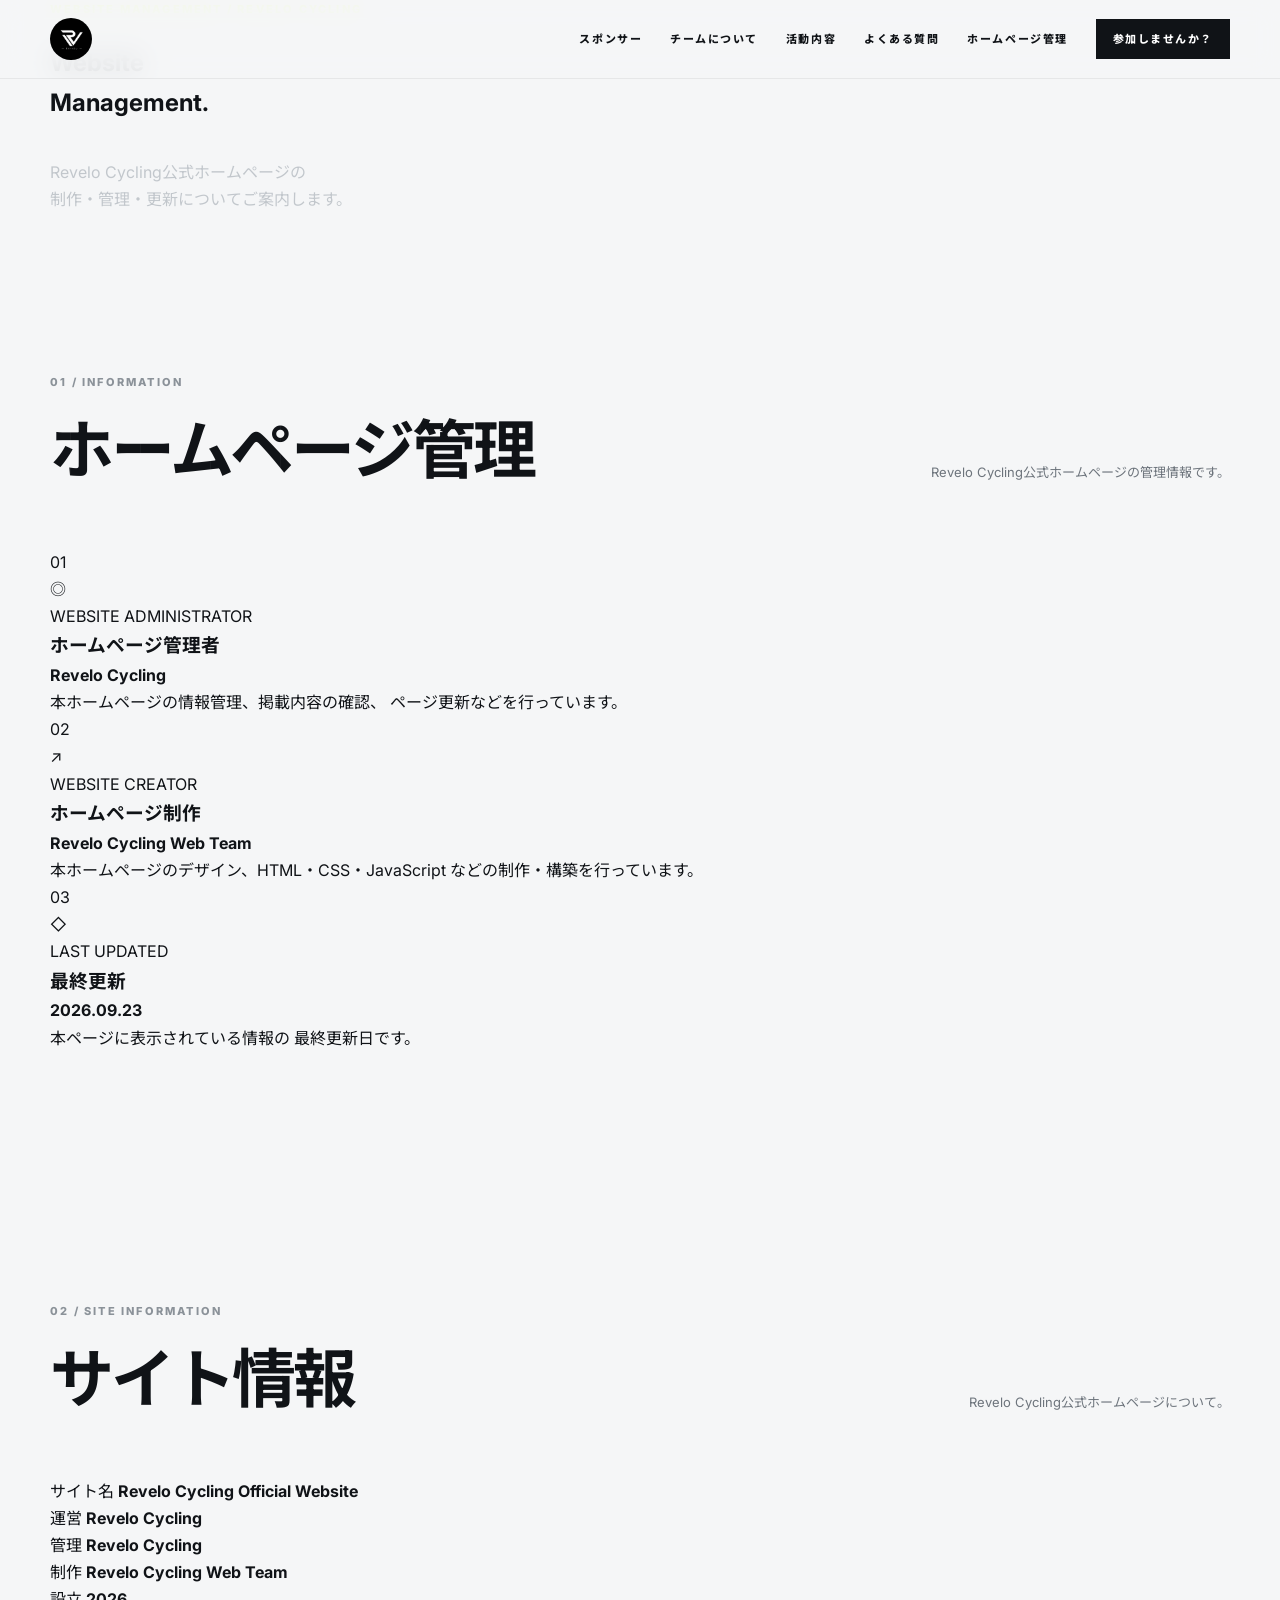
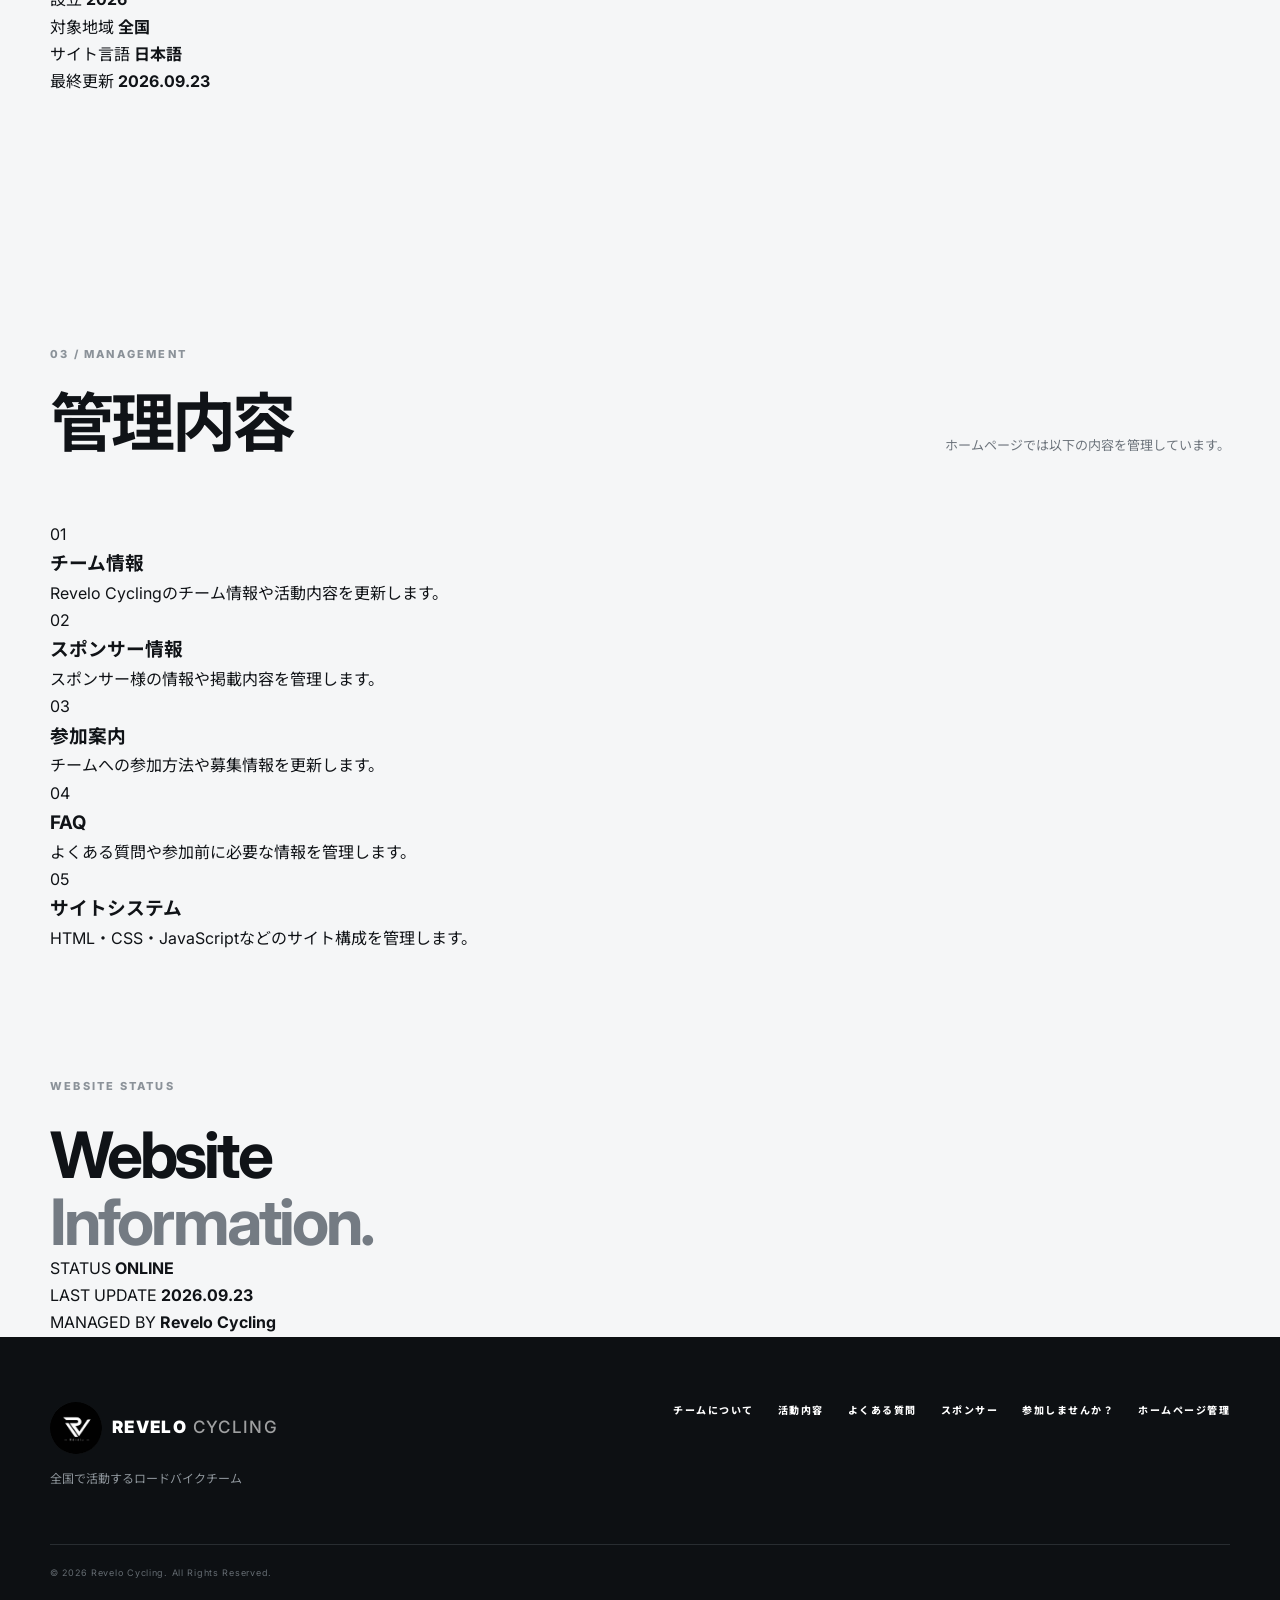
==== commit b00a794e: "Update saitokanri.html" ====
--- a/saitokanri.html
+++ b/saitokanri.html
@@ -23,9 +23,6 @@
 
       <a class="logo" href="index.html" aria-label="Revelo Cycling ホーム">
         <img src="revelo-logo.png" alt="Revelo Cycling ロゴ">
-        <span>
-          REVELO<span class="logo-light"> CYCLING</span>
-        </span>
       </a>
 
       <button
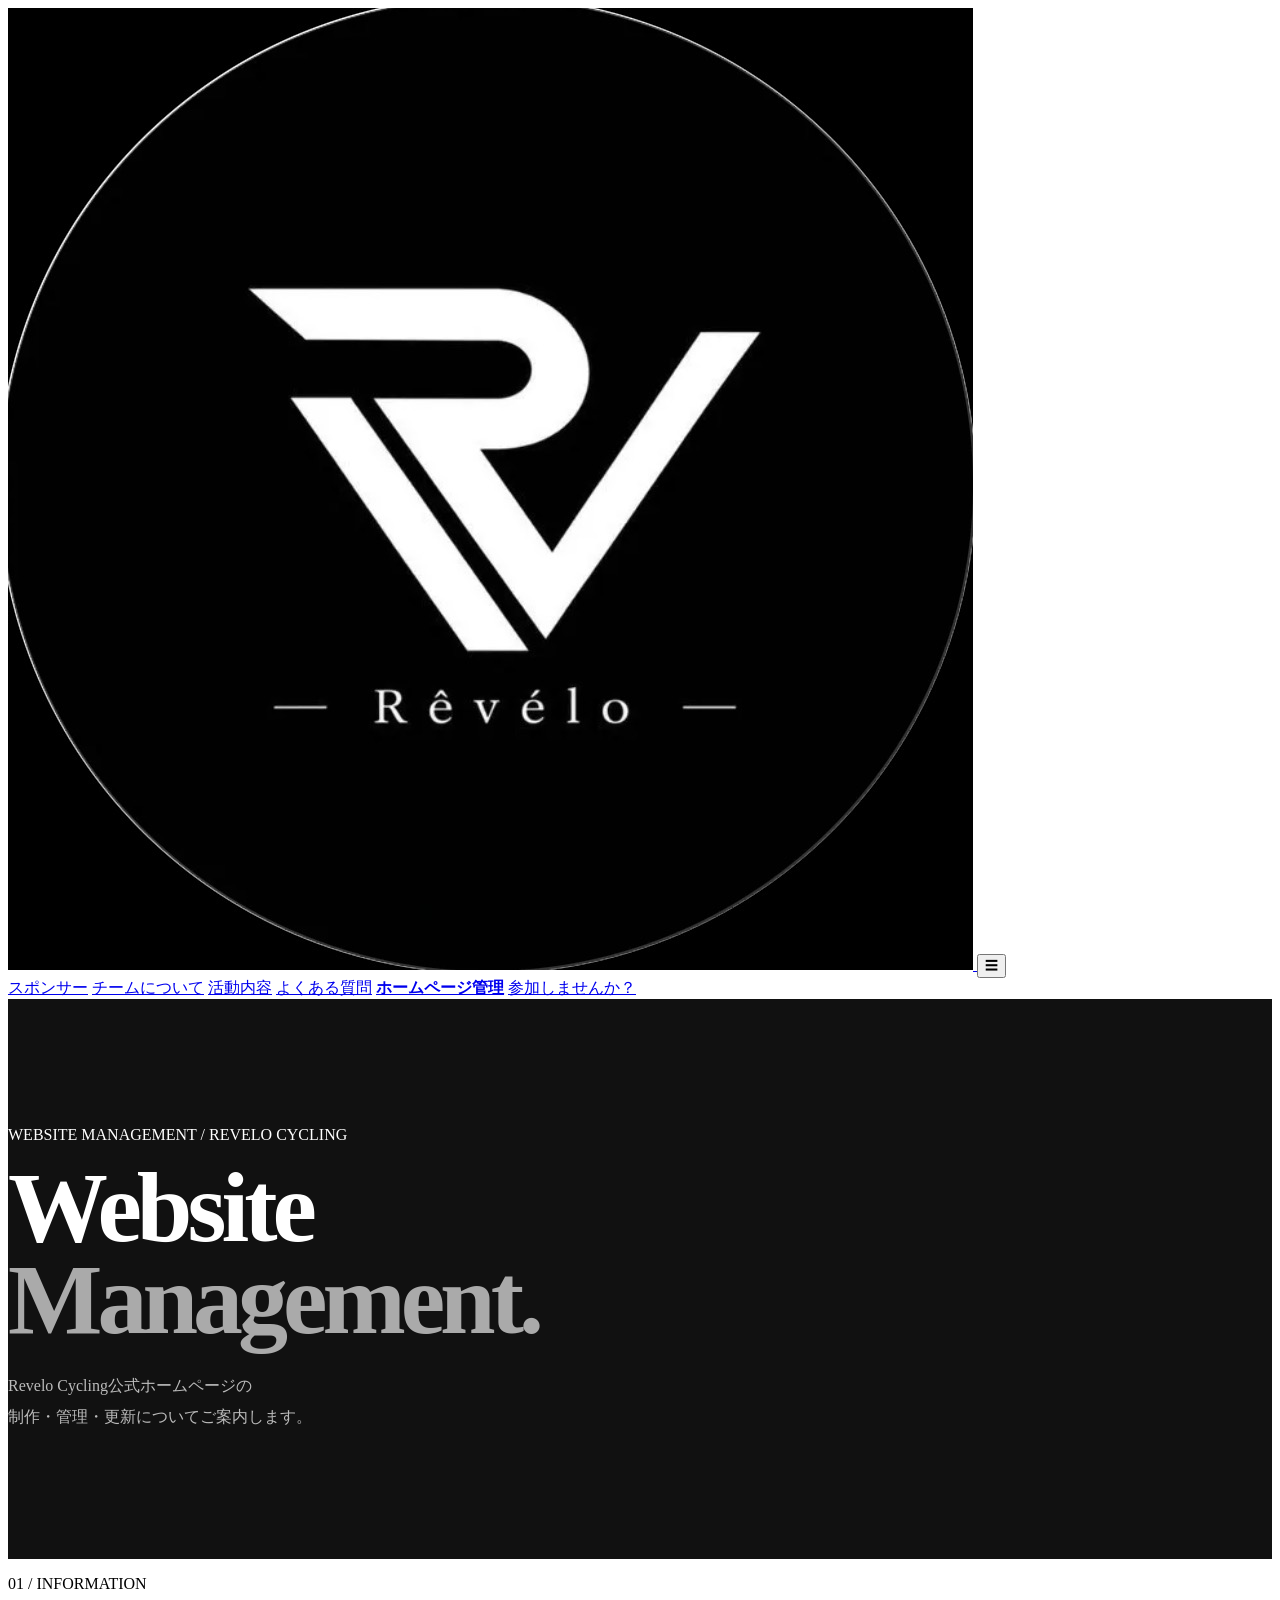
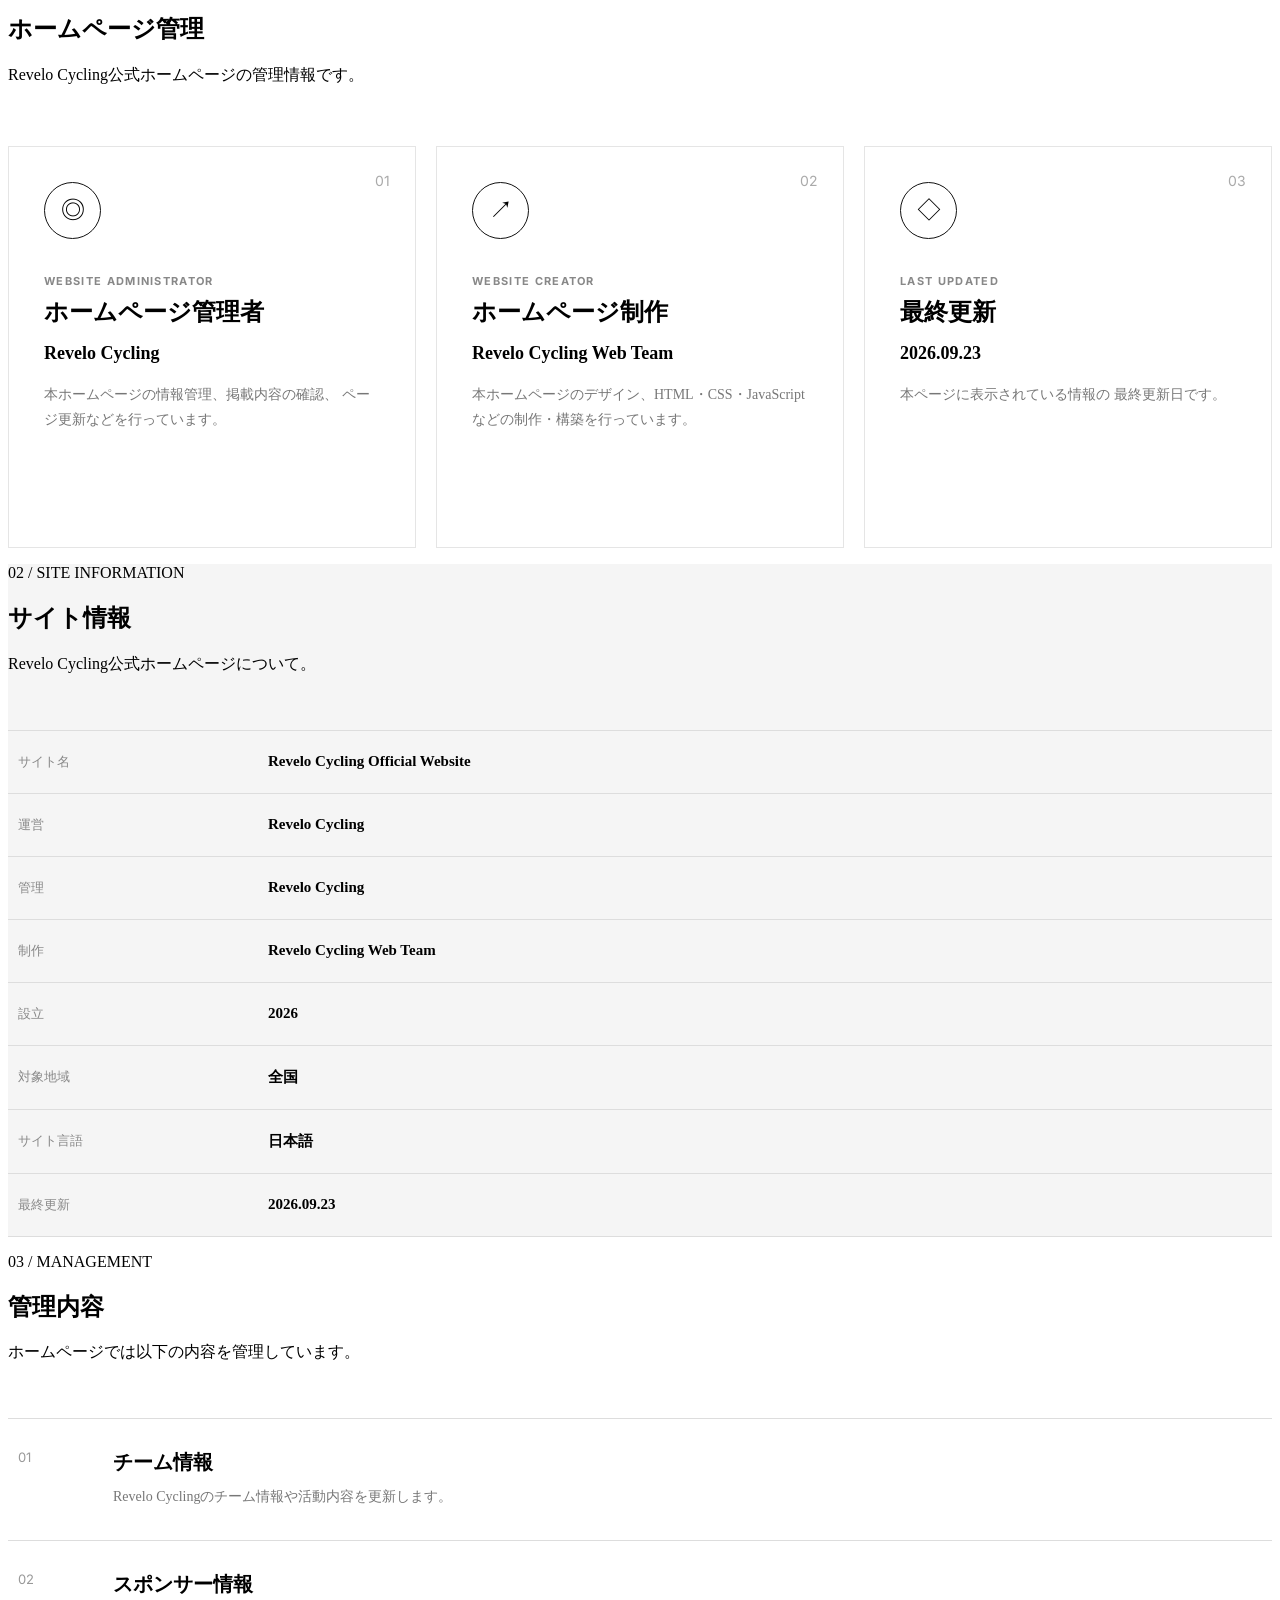
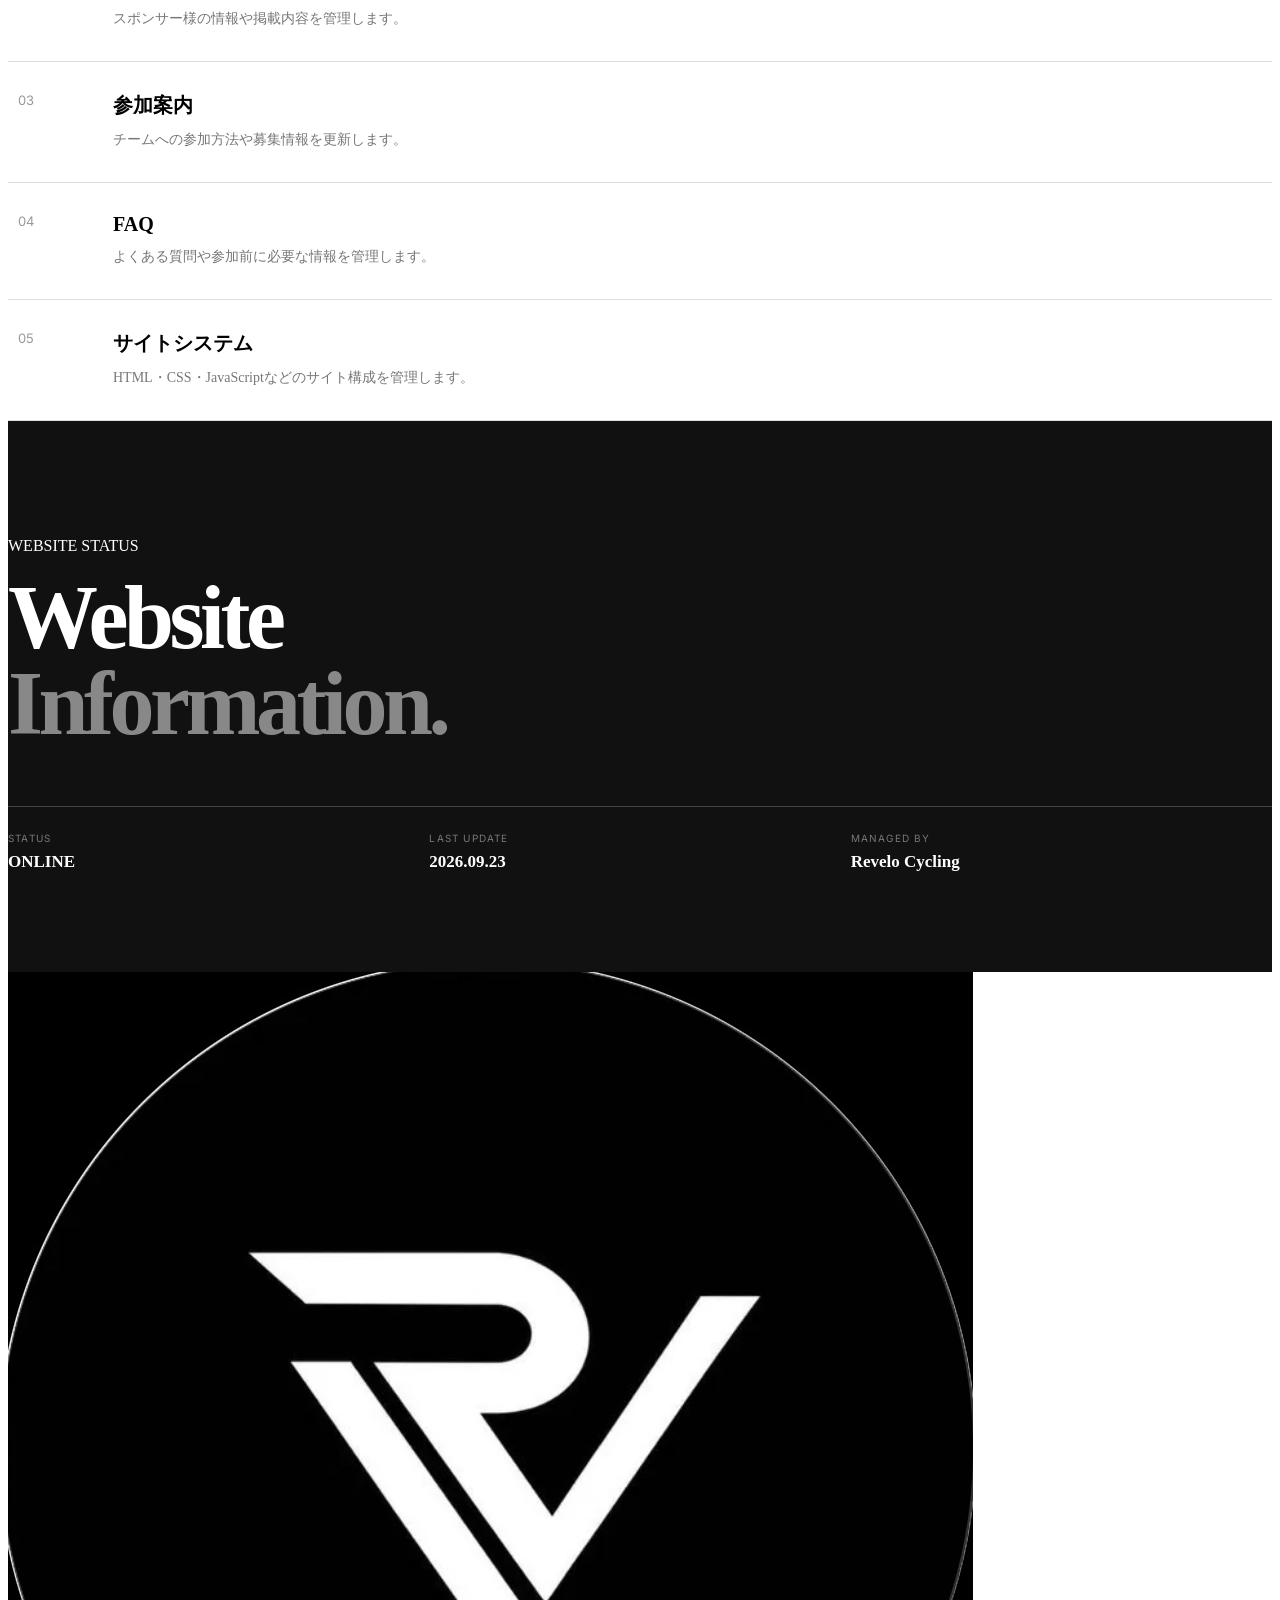
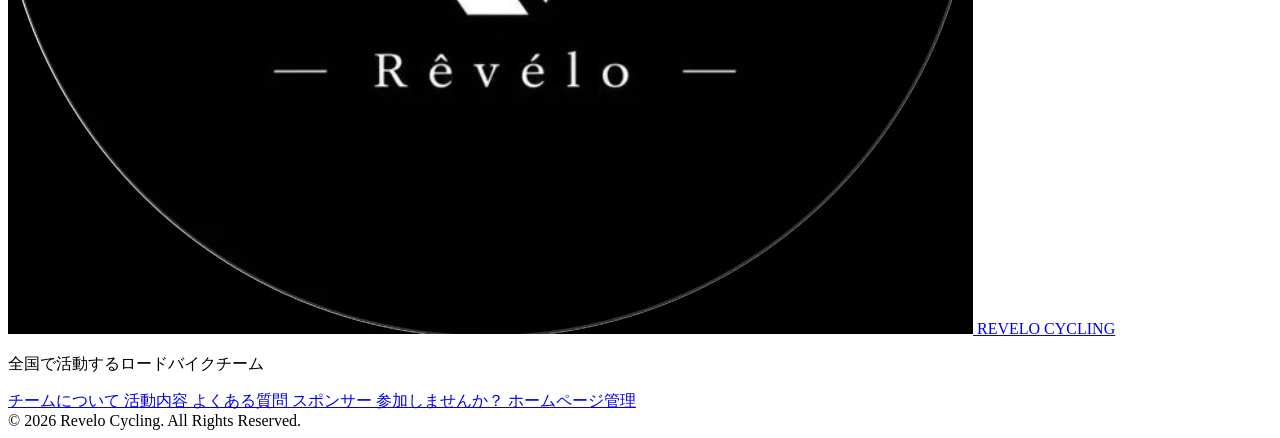
==== commit 112b49d5: "Update saitokanri.html" ====
--- a/saitokanri.html
+++ b/saitokanri.html
@@ -12,7 +12,7 @@
 
   <link href="https://fonts.googleapis.com/css2?family=Inter:wght@400;500;600;700;800&family=Noto+Sans+JP:wght@400;500;700;900&display=swap" rel="stylesheet">
 
-  <link rel="stylesheet" href="style.css">
+  <link rel="stylesheet" href="saitokanri.css">
 </head>
 
 <body>
--- a/saitokanri.css
+++ b/saitokanri.css
@@ -0,0 +1,285 @@
+/* =========================================
+   WEBSITE MANAGEMENT PAGE
+========================================= */
+
+.management-hero {
+  position: relative;
+  min-height: 560px;
+  display: flex;
+  align-items: center;
+  overflow: hidden;
+  background: #111;
+  color: #fff;
+}
+
+.management-hero-content {
+  position: relative;
+  z-index: 2;
+  padding-top: 100px;
+  padding-bottom: 100px;
+}
+
+.management-hero h1 {
+  margin: 18px 0 25px;
+  font-size: clamp(48px, 8vw, 100px);
+  line-height: .92;
+  letter-spacing: -0.05em;
+  font-weight: 800;
+}
+
+.management-hero h1 span {
+  color: #aaa;
+}
+
+.management-hero .hero-text {
+  color: #bbb;
+  line-height: 1.9;
+}
+
+
+/* MANAGEMENT CARDS */
+
+.management-info {
+  background: #fff;
+}
+
+.management-grid {
+  display: grid;
+  grid-template-columns: repeat(3, 1fr);
+  gap: 20px;
+  margin-top: 60px;
+}
+
+.management-card {
+  position: relative;
+  min-height: 330px;
+  padding: 35px;
+  border: 1px solid #e5e5e5;
+  background: #fff;
+  transition: transform .3s ease, box-shadow .3s ease;
+}
+
+.management-card:hover {
+  transform: translateY(-6px);
+  box-shadow: 0 20px 50px rgba(0,0,0,.08);
+}
+
+.management-number {
+  position: absolute;
+  top: 25px;
+  right: 25px;
+  font-family: Inter, sans-serif;
+  font-size: 14px;
+  color: #aaa;
+}
+
+.management-icon {
+  width: 55px;
+  height: 55px;
+  display: flex;
+  align-items: center;
+  justify-content: center;
+  border: 1px solid #111;
+  border-radius: 50%;
+  font-size: 24px;
+  margin-bottom: 35px;
+}
+
+.management-label {
+  margin: 0 0 8px;
+  font-family: Inter, sans-serif;
+  font-size: 11px;
+  font-weight: 700;
+  letter-spacing: .12em;
+  color: #888;
+}
+
+.management-card h3 {
+  margin: 0 0 15px;
+  font-size: 24px;
+}
+
+.management-card strong {
+  display: block;
+  margin-bottom: 18px;
+  font-size: 18px;
+}
+
+.management-card > p:last-child {
+  color: #777;
+  line-height: 1.8;
+  font-size: 14px;
+}
+
+
+/* SITE INFORMATION */
+
+.site-information {
+  background: #f5f5f5;
+}
+
+.info-table {
+  margin-top: 55px;
+  border-top: 1px solid #ddd;
+}
+
+.info-row {
+  display: grid;
+  grid-template-columns: 220px 1fr;
+  gap: 30px;
+  padding: 22px 10px;
+  border-bottom: 1px solid #ddd;
+}
+
+.info-row span {
+  color: #888;
+  font-size: 13px;
+}
+
+.info-row strong {
+  font-size: 15px;
+}
+
+
+/* MANAGEMENT WORK */
+
+.management-work {
+  background: #fff;
+}
+
+.work-list {
+  margin-top: 55px;
+  border-top: 1px solid #ddd;
+}
+
+.work-item {
+  display: grid;
+  grid-template-columns: 70px 1fr;
+  gap: 25px;
+  padding: 30px 10px;
+  border-bottom: 1px solid #ddd;
+}
+
+.work-item > span {
+  font-family: Inter, sans-serif;
+  font-size: 13px;
+  color: #999;
+}
+
+.work-item h3 {
+  margin: 0 0 8px;
+  font-size: 20px;
+}
+
+.work-item p {
+  margin: 0;
+  color: #777;
+  font-size: 14px;
+  line-height: 1.8;
+}
+
+
+/* WEBSITE STATUS */
+
+.update-section {
+  padding: 100px 0;
+  background: #111;
+  color: #fff;
+}
+
+.update-box {
+  position: relative;
+}
+
+.update-box h2 {
+  margin: 20px 0 60px;
+  font-size: clamp(48px, 8vw, 90px);
+  line-height: .95;
+  letter-spacing: -.05em;
+}
+
+.update-box h2 em {
+  font-style: normal;
+  color: #888;
+}
+
+.update-details {
+  display: grid;
+  grid-template-columns: repeat(3, 1fr);
+  border-top: 1px solid #444;
+}
+
+.update-details div {
+  padding: 25px 20px 0 0;
+}
+
+.update-details span {
+  display: block;
+  margin-bottom: 8px;
+  color: #777;
+  font-family: Inter, sans-serif;
+  font-size: 10px;
+  letter-spacing: .12em;
+}
+
+.update-details strong {
+  font-size: 17px;
+}
+
+
+/* ACTIVE NAV */
+
+.nav-links a.active {
+  opacity: 1;
+  font-weight: 700;
+}
+
+
+/* MOBILE */
+
+@media (max-width: 768px) {
+
+  .management-hero {
+    min-height: 500px;
+  }
+
+  .management-hero-content {
+    padding-top: 80px;
+    padding-bottom: 80px;
+  }
+
+  .management-grid {
+    grid-template-columns: 1fr;
+    gap: 15px;
+    margin-top: 40px;
+  }
+
+  .management-card {
+    min-height: auto;
+  }
+
+  .info-row {
+    grid-template-columns: 1fr;
+    gap: 8px;
+    padding: 18px 5px;
+  }
+
+  .work-item {
+    grid-template-columns: 45px 1fr;
+    gap: 15px;
+  }
+
+  .update-section {
+    padding: 70px 0;
+  }
+
+  .update-details {
+    grid-template-columns: 1fr;
+  }
+
+  .update-details div {
+    padding: 20px 0;
+    border-bottom: 1px solid #333;
+  }
+
+}
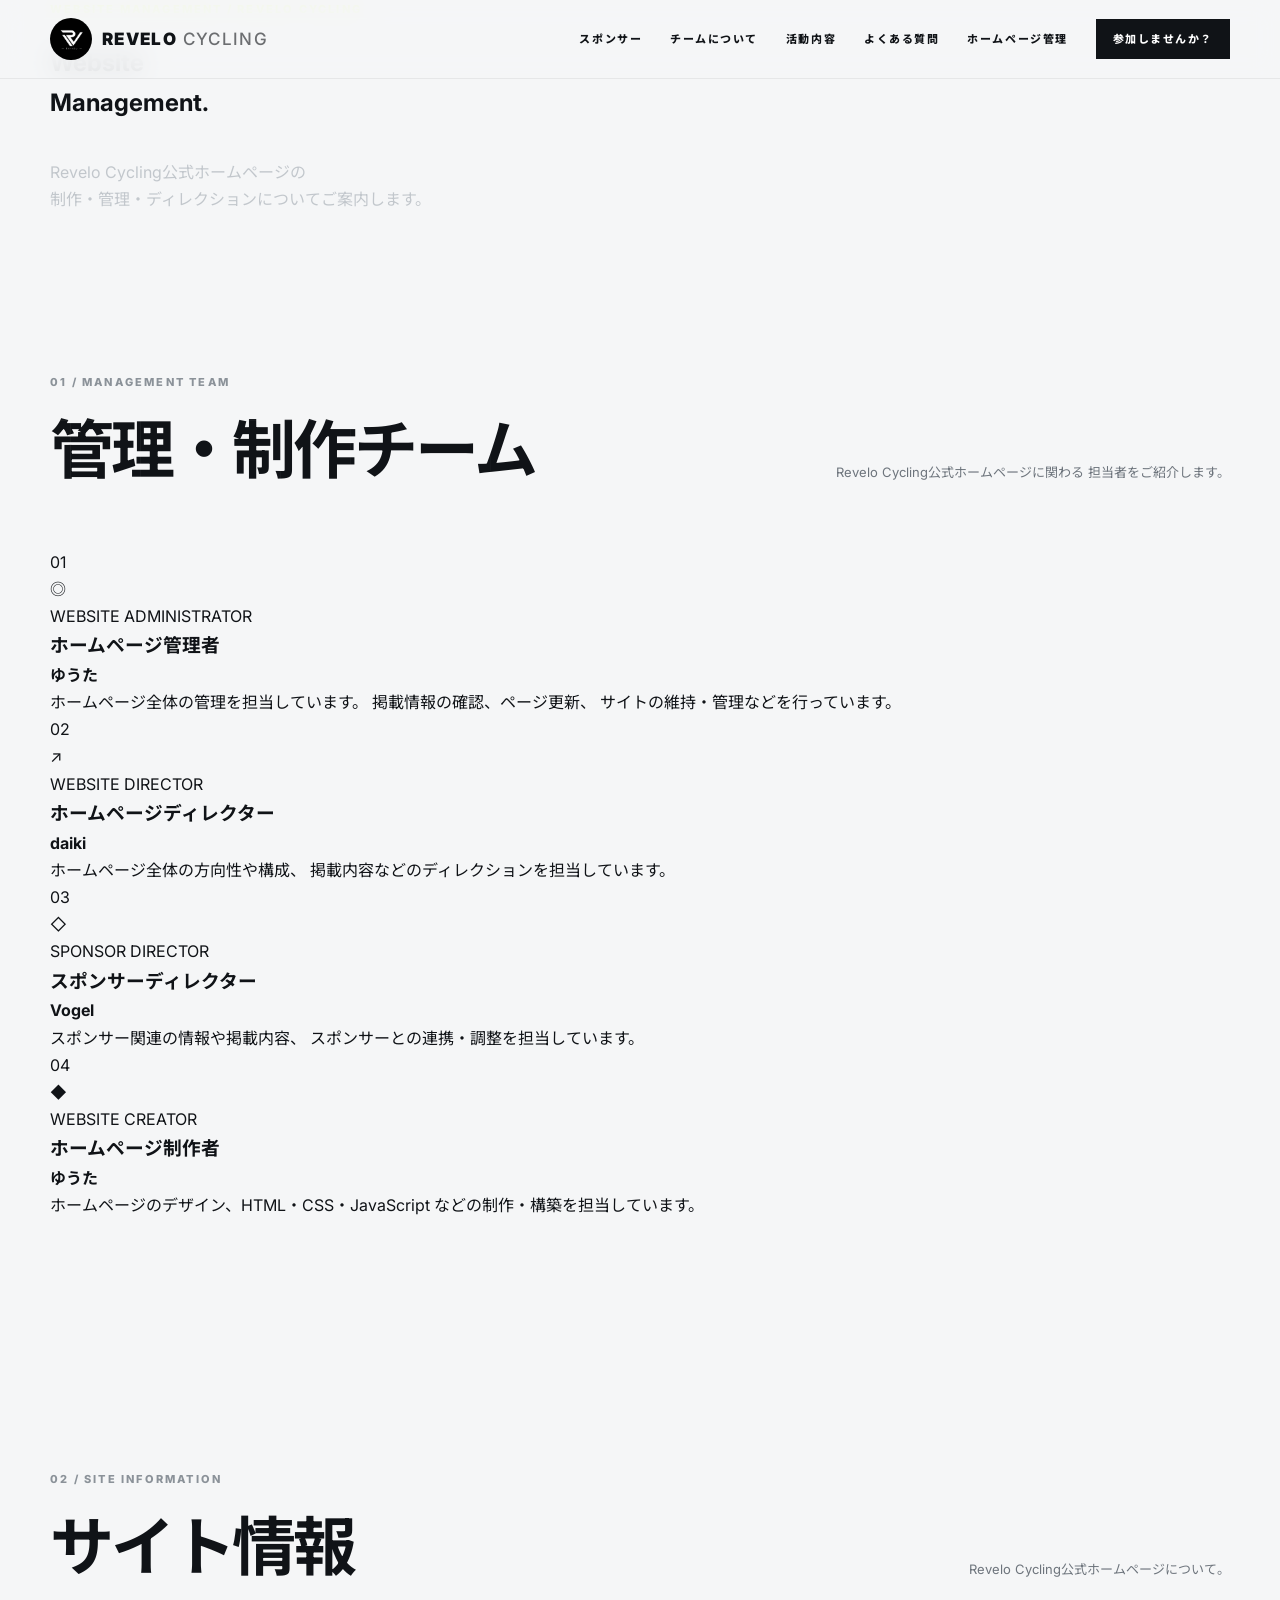
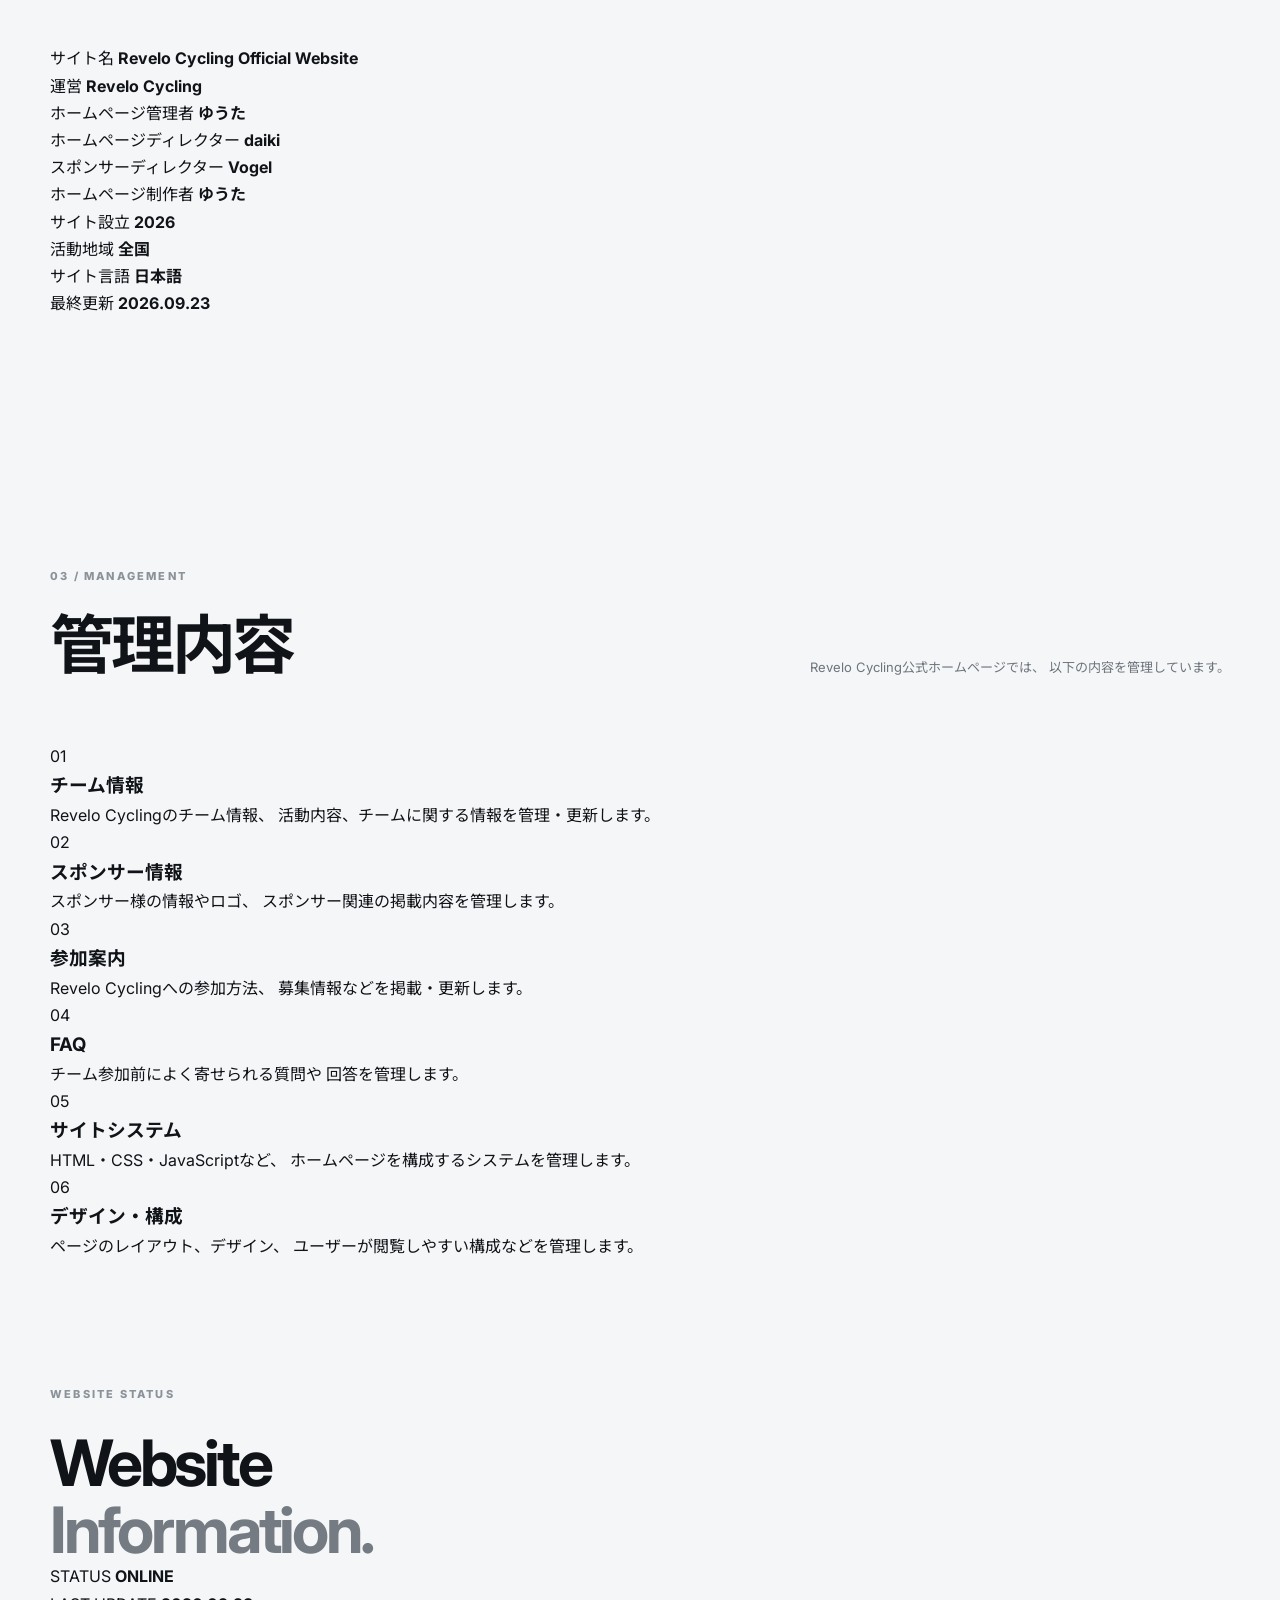
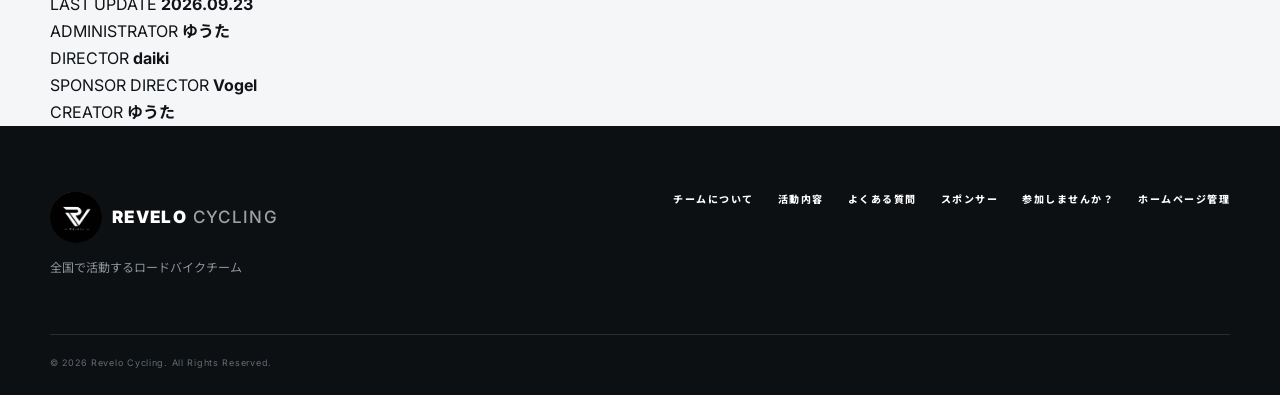
==== commit 5771f3ff: "Update saitokanri.html" ====
--- a/saitokanri.html
+++ b/saitokanri.html
@@ -4,66 +4,128 @@
   <meta charset="UTF-8">
   <meta name="viewport" content="width=device-width, initial-scale=1.0">
 
-  <meta name="description" content="Revelo Cycling ホームページ管理情報">
+  <meta
+    name="description"
+    content="Revelo Cycling公式ホームページの管理・制作・ディレクション情報。"
+  >
+
   <title>ホームページ管理 | Revelo Cycling</title>
 
   <link rel="preconnect" href="https://fonts.googleapis.com">
   <link rel="preconnect" href="https://fonts.gstatic.com" crossorigin>
 
-  <link href="https://fonts.googleapis.com/css2?family=Inter:wght@400;500;600;700;800&family=Noto+Sans+JP:wght@400;500;700;900&display=swap" rel="stylesheet">
-
-  <link rel="stylesheet" href="saitokanri.css">
+  <link
+    href="https://fonts.googleapis.com/css2?family=Inter:wght@400;500;600;700;800&family=Noto+Sans+JP:wght@400;500;700;900&display=swap"
+    rel="stylesheet"
+  >
+
+  <link rel="stylesheet" href="style.css">
 </head>
 
 <body>
 
-  <!-- HEADER -->
+  <!-- ========================================
+       HEADER
+  ========================================= -->
+
   <header class="header">
+
     <div class="container nav">
 
-      <a class="logo" href="index.html" aria-label="Revelo Cycling ホーム">
-        <img src="revelo-logo.png" alt="Revelo Cycling ロゴ">
+      <a
+        class="logo"
+        href="index.html"
+        aria-label="Revelo Cycling ホーム"
+      >
+
+        <img
+          src="revelo-logo.png"
+          alt="Revelo Cycling ロゴ"
+        >
+
+        <span>
+          REVELO<span class="logo-light"> CYCLING</span>
+        </span>
+
       </a>
+
 
       <button
         class="menu-toggle"
         aria-label="メニューを開く"
-        aria-expanded="false">
+        aria-expanded="false"
+      >
         ☰
       </button>
 
+
       <nav class="nav-links">
-        <a href="index.html#sponsors">スポンサー</a>
-        <a href="index.html#about">チームについて</a>
-        <a href="index.html#activities">活動内容</a>
-        <a href="index.html#faq">よくある質問</a>
-        <a href="saitokanri.html" class="active">ホームページ管理</a>
-        <a class="nav-cta" href="index.html#join">参加しませんか？</a>
+
+        <a href="index.html#sponsors">
+          スポンサー
+        </a>
+
+        <a href="index.html#about">
+          チームについて
+        </a>
+
+        <a href="index.html#activities">
+          活動内容
+        </a>
+
+        <a href="index.html#faq">
+          よくある質問
+        </a>
+
+        <a
+          href="saitokanri.html"
+          class="active"
+        >
+          ホームページ管理
+        </a>
+
+        <a
+          class="nav-cta"
+          href="index.html#join"
+        >
+          参加しませんか？
+        </a>
+
       </nav>
 
     </div>
+
   </header>
 
 
+
   <main>
 
-    <!-- HERO -->
+    <!-- ========================================
+         HERO
+    ========================================= -->
+
     <section class="management-hero">
 
       <div class="hero-grid"></div>
 
+
       <div class="container management-hero-content">
 
-        <p class="eyebrow">WEBSITE MANAGEMENT / REVELO CYCLING</p>
+        <p class="eyebrow">
+          WEBSITE MANAGEMENT / REVELO CYCLING
+        </p>
+
 
         <h1>
           Website<br>
           <span>Management.</span>
         </h1>
 
+
         <p class="hero-text">
           Revelo Cycling公式ホームページの<br>
-          制作・管理・更新についてご案内します。
+          制作・管理・ディレクションについてご案内します。
         </p>
 
       </div>
@@ -71,91 +133,190 @@
     </section>
 
 
-    <!-- MANAGEMENT INFO -->
+
+    <!-- ========================================
+         MANAGEMENT STAFF
+    ========================================= -->
+
     <section class="section management-info">
 
       <div class="container">
 
-        <p class="section-label">01 / INFORMATION</p>
+        <p class="section-label">
+          01 / MANAGEMENT TEAM
+        </p>
+
 
         <div class="section-heading">
-          <h2>ホームページ管理</h2>
+
+          <h2>
+            管理・制作チーム
+          </h2>
+
           <p>
-            Revelo Cycling公式ホームページの管理情報です。
+            Revelo Cycling公式ホームページに関わる
+            担当者をご紹介します。
           </p>
+
         </div>
 
 
+
         <div class="management-grid">
 
-          <!-- 管理者 -->
+
+          <!-- 01 管理者 -->
+
           <article class="management-card">
 
-            <span class="management-number">01</span>
-
-            <div class="management-icon">◎</div>
+            <span class="management-number">
+              01
+            </span>
+
+
+            <div class="management-icon">
+              ◎
+            </div>
+
 
             <p class="management-label">
               WEBSITE ADMINISTRATOR
             </p>
 
-            <h3>ホームページ管理者</h3>
-
-            <strong>Revelo Cycling</strong>
+
+            <h3>
+              ホームページ管理者
+            </h3>
+
+
+            <strong>
+              ゆうた
+            </strong>
+
 
             <p>
-              本ホームページの情報管理、掲載内容の確認、
-              ページ更新などを行っています。
+              ホームページ全体の管理を担当しています。
+              掲載情報の確認、ページ更新、
+              サイトの維持・管理などを行っています。
             </p>
 
           </article>
 
 
-          <!-- 制作者 -->
+
+          <!-- 02 ディレクター -->
+
           <article class="management-card">
 
-            <span class="management-number">02</span>
-
-            <div class="management-icon">↗</div>
+            <span class="management-number">
+              02
+            </span>
+
+
+            <div class="management-icon">
+              ↗
+            </div>
+
+
+            <p class="management-label">
+              WEBSITE DIRECTOR
+            </p>
+
+
+            <h3>
+              ホームページディレクター
+            </h3>
+
+
+            <strong>
+              daiki
+            </strong>
+
+
+            <p>
+              ホームページ全体の方向性や構成、
+              掲載内容などのディレクションを担当しています。
+            </p>
+
+          </article>
+
+
+
+          <!-- 03 スポンサーディレクター -->
+
+          <article class="management-card">
+
+            <span class="management-number">
+              03
+            </span>
+
+
+            <div class="management-icon">
+              ◇
+            </div>
+
+
+            <p class="management-label">
+              SPONSOR DIRECTOR
+            </p>
+
+
+            <h3>
+              スポンサーディレクター
+            </h3>
+
+
+            <strong>
+              Vogel
+            </strong>
+
+
+            <p>
+              スポンサー関連の情報や掲載内容、
+              スポンサーとの連携・調整を担当しています。
+            </p>
+
+          </article>
+
+
+
+          <!-- 04 制作者 -->
+
+          <article class="management-card">
+
+            <span class="management-number">
+              04
+            </span>
+
+
+            <div class="management-icon">
+              ◆
+            </div>
+
 
             <p class="management-label">
               WEBSITE CREATOR
             </p>
 
-            <h3>ホームページ制作</h3>
-
-            <strong>Revelo Cycling Web Team</strong>
+
+            <h3>
+              ホームページ制作者
+            </h3>
+
+
+            <strong>
+              ゆうた
+            </strong>
+
 
             <p>
-              本ホームページのデザイン、HTML・CSS・JavaScript
-              などの制作・構築を行っています。
+              ホームページのデザイン、HTML・CSS・JavaScript
+              などの制作・構築を担当しています。
             </p>
 
           </article>
 
 
-          <!-- 更新 -->
-          <article class="management-card">
-
-            <span class="management-number">03</span>
-
-            <div class="management-icon">◇</div>
-
-            <p class="management-label">
-              LAST UPDATED
-            </p>
-
-            <h3>最終更新</h3>
-
-            <strong>2026.09.23</strong>
-
-            <p>
-              本ページに表示されている情報の
-              最終更新日です。
-            </p>
-
-          </article>
-
         </div>
 
       </div>
@@ -163,62 +324,175 @@
     </section>
 
 
-    <!-- SITE INFORMATION -->
+
+    <!-- ========================================
+         SITE INFORMATION
+    ========================================= -->
+
     <section class="section site-information">
 
       <div class="container">
 
-        <p class="section-label">02 / SITE INFORMATION</p>
+        <p class="section-label">
+          02 / SITE INFORMATION
+        </p>
+
 
         <div class="section-heading">
-          <h2>サイト情報</h2>
+
+          <h2>
+            サイト情報
+          </h2>
+
           <p>
             Revelo Cycling公式ホームページについて。
           </p>
+
         </div>
 
 
+
         <div class="info-table">
 
-          <div class="info-row">
-            <span>サイト名</span>
-            <strong>Revelo Cycling Official Website</strong>
-          </div>
-
-          <div class="info-row">
-            <span>運営</span>
-            <strong>Revelo Cycling</strong>
-          </div>
-
-          <div class="info-row">
-            <span>管理</span>
-            <strong>Revelo Cycling</strong>
-          </div>
-
-          <div class="info-row">
-            <span>制作</span>
-            <strong>Revelo Cycling Web Team</strong>
-          </div>
-
-          <div class="info-row">
-            <span>設立</span>
-            <strong>2026</strong>
-          </div>
-
-          <div class="info-row">
-            <span>対象地域</span>
-            <strong>全国</strong>
-          </div>
-
-          <div class="info-row">
-            <span>サイト言語</span>
-            <strong>日本語</strong>
-          </div>
-
-          <div class="info-row">
-            <span>最終更新</span>
-            <strong>2026.09.23</strong>
-          </div>
+
+          <div class="info-row">
+
+            <span>
+              サイト名
+            </span>
+
+            <strong>
+              Revelo Cycling Official Website
+            </strong>
+
+          </div>
+
+
+
+          <div class="info-row">
+
+            <span>
+              運営
+            </span>
+
+            <strong>
+              Revelo Cycling
+            </strong>
+
+          </div>
+
+
+
+          <div class="info-row">
+
+            <span>
+              ホームページ管理者
+            </span>
+
+            <strong>
+              ゆうた
+            </strong>
+
+          </div>
+
+
+
+          <div class="info-row">
+
+            <span>
+              ホームページディレクター
+            </span>
+
+            <strong>
+              daiki
+            </strong>
+
+          </div>
+
+
+
+          <div class="info-row">
+
+            <span>
+              スポンサーディレクター
+            </span>
+
+            <strong>
+              Vogel
+            </strong>
+
+          </div>
+
+
+
+          <div class="info-row">
+
+            <span>
+              ホームページ制作者
+            </span>
+
+            <strong>
+              ゆうた
+            </strong>
+
+          </div>
+
+
+
+          <div class="info-row">
+
+            <span>
+              サイト設立
+            </span>
+
+            <strong>
+              2026
+            </strong>
+
+          </div>
+
+
+
+          <div class="info-row">
+
+            <span>
+              活動地域
+            </span>
+
+            <strong>
+              全国
+            </strong>
+
+          </div>
+
+
+
+          <div class="info-row">
+
+            <span>
+              サイト言語
+            </span>
+
+            <strong>
+              日本語
+            </strong>
+
+          </div>
+
+
+
+          <div class="info-row">
+
+            <span>
+              最終更新
+            </span>
+
+            <strong>
+              2026.09.23
+            </strong>
+
+          </div>
+
 
         </div>
 
@@ -227,76 +501,186 @@
     </section>
 
 
-    <!-- MANAGEMENT -->
+
+    <!-- ========================================
+         MANAGEMENT CONTENT
+    ========================================= -->
+
     <section class="section management-work">
 
       <div class="container">
 
-        <p class="section-label">03 / MANAGEMENT</p>
+        <p class="section-label">
+          03 / MANAGEMENT
+        </p>
+
 
         <div class="section-heading">
-          <h2>管理内容</h2>
+
+          <h2>
+            管理内容
+          </h2>
+
           <p>
-            ホームページでは以下の内容を管理しています。
+            Revelo Cycling公式ホームページでは、
+            以下の内容を管理しています。
           </p>
+
         </div>
 
 
+
         <div class="work-list">
 
+
+          <!-- 01 -->
+
           <div class="work-item">
-            <span>01</span>
-            <div>
-              <h3>チーム情報</h3>
+
+            <span>
+              01
+            </span>
+
+            <div>
+
+              <h3>
+                チーム情報
+              </h3>
+
               <p>
-                Revelo Cyclingのチーム情報や活動内容を更新します。
+                Revelo Cyclingのチーム情報、
+                活動内容、チームに関する情報を管理・更新します。
               </p>
-            </div>
-          </div>
-
+
+            </div>
+
+          </div>
+
+
+
+          <!-- 02 -->
 
           <div class="work-item">
-            <span>02</span>
-            <div>
-              <h3>スポンサー情報</h3>
+
+            <span>
+              02
+            </span>
+
+            <div>
+
+              <h3>
+                スポンサー情報
+              </h3>
+
               <p>
-                スポンサー様の情報や掲載内容を管理します。
+                スポンサー様の情報やロゴ、
+                スポンサー関連の掲載内容を管理します。
               </p>
-            </div>
-          </div>
-
+
+            </div>
+
+          </div>
+
+
+
+          <!-- 03 -->
 
           <div class="work-item">
-            <span>03</span>
-            <div>
-              <h3>参加案内</h3>
+
+            <span>
+              03
+            </span>
+
+            <div>
+
+              <h3>
+                参加案内
+              </h3>
+
               <p>
-                チームへの参加方法や募集情報を更新します。
+                Revelo Cyclingへの参加方法、
+                募集情報などを掲載・更新します。
               </p>
-            </div>
-          </div>
-
+
+            </div>
+
+          </div>
+
+
+
+          <!-- 04 -->
 
           <div class="work-item">
-            <span>04</span>
-            <div>
-              <h3>FAQ</h3>
+
+            <span>
+              04
+            </span>
+
+            <div>
+
+              <h3>
+                FAQ
+              </h3>
+
               <p>
-                よくある質問や参加前に必要な情報を管理します。
+                チーム参加前によく寄せられる質問や
+                回答を管理します。
               </p>
-            </div>
-          </div>
-
+
+            </div>
+
+          </div>
+
+
+
+          <!-- 05 -->
 
           <div class="work-item">
-            <span>05</span>
-            <div>
-              <h3>サイトシステム</h3>
+
+            <span>
+              05
+            </span>
+
+            <div>
+
+              <h3>
+                サイトシステム
+              </h3>
+
               <p>
-                HTML・CSS・JavaScriptなどのサイト構成を管理します。
+                HTML・CSS・JavaScriptなど、
+                ホームページを構成するシステムを管理します。
               </p>
-            </div>
-          </div>
+
+            </div>
+
+          </div>
+
+
+
+          <!-- 06 -->
+
+          <div class="work-item">
+
+            <span>
+              06
+            </span>
+
+            <div>
+
+              <h3>
+                デザイン・構成
+              </h3>
+
+              <p>
+                ページのレイアウト、デザイン、
+                ユーザーが閲覧しやすい構成などを管理します。
+              </p>
+
+            </div>
+
+          </div>
+
 
         </div>
 
@@ -305,7 +689,11 @@
     </section>
 
 
-    <!-- UPDATE -->
+
+    <!-- ========================================
+         UPDATE / STATUS
+    ========================================= -->
+
     <section class="update-section">
 
       <div class="container">
@@ -315,28 +703,100 @@
           <p class="section-label">
             WEBSITE STATUS
           </p>
+
 
           <h2>
             Website<br>
             <em>Information.</em>
           </h2>
 
+
+
           <div class="update-details">
 
-            <div>
-              <span>STATUS</span>
-              <strong>ONLINE</strong>
-            </div>
-
-            <div>
-              <span>LAST UPDATE</span>
-              <strong>2026.09.23</strong>
-            </div>
-
-            <div>
-              <span>MANAGED BY</span>
-              <strong>Revelo Cycling</strong>
-            </div>
+
+            <div>
+
+              <span>
+                STATUS
+              </span>
+
+              <strong>
+                ONLINE
+              </strong>
+
+            </div>
+
+
+
+            <div>
+
+              <span>
+                LAST UPDATE
+              </span>
+
+              <strong>
+                2026.09.23
+              </strong>
+
+            </div>
+
+
+
+            <div>
+
+              <span>
+                ADMINISTRATOR
+              </span>
+
+              <strong>
+                ゆうた
+              </strong>
+
+            </div>
+
+
+
+            <div>
+
+              <span>
+                DIRECTOR
+              </span>
+
+              <strong>
+                daiki
+              </strong>
+
+            </div>
+
+
+
+            <div>
+
+              <span>
+                SPONSOR DIRECTOR
+              </span>
+
+              <strong>
+                Vogel
+              </strong>
+
+            </div>
+
+
+
+            <div>
+
+              <span>
+                CREATOR
+              </span>
+
+              <strong>
+                ゆうた
+              </strong>
+
+            </div>
+
 
           </div>
 
@@ -349,20 +809,34 @@
   </main>
 
 
-  <!-- FOOTER -->
+
+  <!-- ========================================
+       FOOTER
+  ========================================= -->
+
   <footer class="footer">
 
     <div class="container footer-top">
 
+
       <div>
 
-        <a class="logo footer-logo" href="index.html">
-          <img src="revelo-logo.png" alt="Revelo Cycling ロゴ">
+        <a
+          class="logo footer-logo"
+          href="index.html"
+        >
+
+          <img
+            src="revelo-logo.png"
+            alt="Revelo Cycling ロゴ"
+          >
 
           <span>
             REVELO<span class="logo-light"> CYCLING</span>
           </span>
-        </a>
+
+        </a>
+
 
         <p>
           全国で活動するロードバイクチーム
@@ -371,6 +845,7 @@
       </div>
 
 
+
       <div class="footer-links">
 
         <a href="index.html#about">
@@ -402,12 +877,20 @@
     </div>
 
 
+
     <div class="container copyright">
+
       © 2026 Revelo Cycling. All Rights Reserved.
+
     </div>
 
   </footer>
 
+
+
+  <!-- ========================================
+       SCRIPT
+  ========================================= -->
 
   <script src="script.js"></script>
 
--- a/style.css
+++ b/style.css
@@ -0,0 +1,191 @@
+*{box-sizing:border-box;margin:0;padding:0}
+:root{--bg:#f5f6f7;--ink:#101317;--muted:#6d747c;--line:#dfe2e5;--accent:#d9ff3f;--dark:#0d1013}
+html{scroll-behavior:smooth}
+body{font-family:"Inter","Noto Sans JP",sans-serif;color:var(--ink);background:var(--bg);line-height:1.7}
+a{color:inherit;text-decoration:none}
+.container{width:min(1180px,calc(100% - 48px));margin:auto}
+.header{position:fixed;top:0;left:0;width:100%;z-index:20;background:rgba(245,246,247,.88);backdrop-filter:blur(14px);border-bottom:1px solid rgba(0,0,0,.06)}
+.nav{height:78px;display:flex;align-items:center;justify-content:space-between}
+.logo{display:flex;align-items:center;gap:10px;font-weight:900;letter-spacing:.08em;font-size:17px}
+.logo-mark{width:32px;height:32px;border:2px solid var(--ink);display:grid;place-items:center;font-size:17px;font-style:italic}
+.logo-light{font-weight:500;opacity:.6}
+.nav-links{display:flex;align-items:center;gap:28px;font-size:11px;font-weight:800;letter-spacing:.14em}
+.nav-links a{position:relative}
+.nav-links a:not(.nav-cta)::after{content:"";position:absolute;left:0;bottom:-7px;width:0;height:1px;background:var(--ink);transition:.25s}
+.nav-links a:hover::after{width:100%}
+.nav-cta{padding:11px 17px;background:var(--ink);color:white}
+.menu-toggle{display:none;background:none;border:0;font-size:25px}
+.hero{min-height:850px;position:relative;overflow:hidden;background:var(--dark);color:#fff;display:flex;align-items:center}
+.hero-grid{position:absolute;inset:0;background-image:linear-gradient(rgba(255,255,255,.05) 1px,transparent 1px),linear-gradient(90deg,rgba(255,255,255,.05) 1px,transparent 1px);background-size:70px 70px;mask-image:linear-gradient(to right,#000,transparent 85%)}
+.hero-content{position:relative;z-index:2;padding-top:70px}
+.eyebrow,.section-label{font-size:11px;font-weight:800;letter-spacing:.2em}
+.eyebrow{color:var(--accent);margin-bottom:24px}
+.hero h1{font-size:clamp(58px,9vw,126px);line-height:.92;letter-spacing:-.065em;font-weight:900;max-width:900px}
+.hero h1 span{color:var(--accent)}
+.hero-text{font-size:16px;color:#c2c7cc;margin:35px 0 34px;max-width:620px}
+.hero-actions{display:flex;gap:12px;flex-wrap:wrap}
+.btn{display:inline-flex;align-items:center;justify-content:center;gap:26px;padding:15px 20px;font-size:12px;font-weight:800;letter-spacing:.04em;transition:.25s;border:1px solid transparent}
+.btn span{font-size:17px}
+.btn-primary{background:var(--accent);color:#101317}
+.btn-primary:hover{transform:translateY(-3px)}
+.btn-ghost{border-color:#42474c;color:white}
+.btn-ghost:hover{background:white;color:var(--dark)}
+.hero-stats{display:flex;gap:48px;margin-top:75px}
+.hero-stats div{display:flex;flex-direction:column}
+.hero-stats strong{font-size:25px}
+.hero-stats span{font-size:9px;letter-spacing:.18em;color:#858c93}
+.hero-wheel{position:absolute;width:650px;height:650px;border:1px solid rgba(255,255,255,.12);border-radius:50%;right:-100px;bottom:-170px}
+.hero-wheel:before,.hero-wheel:after{content:"";position:absolute;inset:70px;border:1px solid rgba(255,255,255,.08);border-radius:50%}
+.hero-wheel:after{inset:140px}
+.section{padding:125px 0}
+.section-label{color:#8b9299;margin-bottom:25px}
+.split{display:grid;grid-template-columns:1fr 1fr;gap:100px}
+h2{font-size:clamp(40px,5vw,68px);line-height:1.05;letter-spacing:-.05em}
+h2 em{font-style:normal;color:#747b83}
+.about-copy{padding-top:42px;max-width:560px}
+.about-copy .lead{font-size:22px;font-weight:700;line-height:1.5;margin-bottom:20px}
+.about-copy p:not(.lead){color:var(--muted)}
+.feature-grid{display:grid;grid-template-columns:repeat(3,1fr);gap:14px;margin-top:85px}
+.feature-card{position:relative;background:#fff;border:1px solid var(--line);padding:36px;min-height:270px;transition:.3s}
+.feature-card:hover{transform:translateY(-7px);box-shadow:0 20px 50px rgba(0,0,0,.07)}
+.feature-number{position:absolute;right:25px;top:22px;color:#b5bbc0;font-size:10px;font-weight:800}
+.feature-icon{font-size:32px;margin-bottom:35px}
+.feature-card h3{font-size:21px;margin-bottom:10px}
+.feature-card p{font-size:13px;color:var(--muted)}
+.activities{background:#e8eaec}
+.section-heading{display:flex;justify-content:space-between;align-items:end;gap:30px;margin-bottom:65px}
+.section-heading>p{color:var(--muted);font-size:13px;text-align:right}
+.activity-list{border-top:1px solid #c9cdd0}
+.activity-item{display:grid;grid-template-columns:70px 1fr 1.2fr;gap:30px;align-items:center;padding:25px 0;border-bottom:1px solid #c9cdd0}
+.activity-item span{font-size:11px;color:#8c9298}
+.activity-item h3{font-size:21px}
+.activity-item p{font-size:13px;color:#6c7379}
+.numbers{background:var(--accent);padding:75px 0}
+.numbers-grid{display:grid;grid-template-columns:repeat(3,1fr);text-align:center}
+.numbers-grid div{border-right:1px solid rgba(0,0,0,.15)}
+.numbers-grid div:last-child{border:0}
+.numbers strong{display:block;font-size:50px;line-height:1;font-weight:900;letter-spacing:-.05em}
+.numbers span{font-size:10px;letter-spacing:.18em;font-weight:800}
+.faq{background:#fff}
+.faq-list{border-top:1px solid var(--line);max-width:900px;margin-left:auto}
+details{border-bottom:1px solid var(--line)}
+summary{list-style:none;cursor:pointer;padding:24px 0;font-size:16px;font-weight:700;display:flex;justify-content:space-between;align-items:center}
+summary::-webkit-details-marker{display:none}
+summary span{font-size:22px;font-weight:400;transition:.2s}
+details[open] summary span{transform:rotate(45deg)}
+details p{color:var(--muted);font-size:14px;padding:0 40px 25px 0}
+.sponsors{background:#f0f1f2}
+.sponsor-grid{display:grid;grid-template-columns:repeat(3,1fr);gap:14px}
+.sponsor-card{min-height:210px;background:white;border:1px solid var(--line);display:flex;flex-direction:column;align-items:center;justify-content:center;text-align:center;padding:25px}
+.sponsor-card span{font-size:9px;letter-spacing:.2em;color:#92989d;margin-bottom:15px}
+.sponsor-card strong{font-size:25px;letter-spacing:-.04em}
+.sponsor-card small{font-size:11px;color:#888;margin-top:3px}
+.join{position:relative;overflow:hidden;background:var(--accent);padding:125px 0}
+.join-pattern{position:absolute;right:-150px;top:-200px;width:650px;height:650px;border:1px solid rgba(0,0,0,.12);border-radius:50%}
+.join-pattern:after{content:"";position:absolute;inset:80px;border:1px solid rgba(0,0,0,.12);border-radius:50%}
+.join-content{position:relative;z-index:1}
+.join h2{font-size:clamp(55px,8vw,100px)}
+.join-content>p:not(.section-label):not(.join-note){font-size:15px;margin:30px 0}
+.join-buttons{display:flex;gap:12px;flex-wrap:wrap}
+.btn-dark{background:var(--dark);color:white}
+.btn-dark:hover{transform:translateY(-3px);box-shadow:0 12px 25px rgba(0,0,0,.18)}
+.join-note{font-size:10px;color:#4f5724;margin-top:22px}
+.footer{background:var(--dark);color:white;padding:65px 0 25px}
+.footer-top{display:flex;justify-content:space-between;gap:30px;padding-bottom:55px}
+.footer-logo{margin-bottom:15px}
+.footer-logo .logo-mark{border-color:white}
+.footer-top p{font-size:12px;color:#8f969c}
+.footer-links{display:flex;gap:24px;align-items:start;font-size:10px;letter-spacing:.15em;font-weight:800}
+.copyright{border-top:1px solid #282d31;padding-top:20px;color:#646b71;font-size:9px;letter-spacing:.08em}
+.notice{position:fixed;left:50%;bottom:25px;transform:translate(-50%,30px);opacity:0;z-index:50;background:#101317;color:white;padding:14px 20px;font-size:12px;pointer-events:none;transition:.3s;white-space:nowrap}
+.notice.show{opacity:1;transform:translate(-50%,0)}
+.reveal{animation:fadeUp .8s both}
+@keyframes fadeUp{from{opacity:0;transform:translateY(25px)}to{opacity:1;transform:none}}
+@media(max-width:800px){
+ .container{width:min(100% - 32px,1180px)}
+ .nav{height:68px}.menu-toggle{display:block;color:var(--ink)}.nav-links{display:none;position:absolute;top:68px;left:0;width:100%;background:var(--bg);padding:20px 16px;flex-direction:column;align-items:stretch;gap:0;border-bottom:1px solid var(--line)}
+ .nav-links.open{display:flex}.nav-links a{padding:14px}.nav-cta{text-align:center}
+ .hero{min-height:760px}.hero h1{font-size:58px}.hero-stats{gap:25px;margin-top:55px}.hero-stats strong{font-size:20px}
+ .hero-wheel{width:430px;height:430px;right:-220px;bottom:-100px}
+ .section{padding:85px 0}.split,.feature-grid,.sponsor-grid{grid-template-columns:1fr;gap:14px}
+ .about-copy{padding-top:0;margin-top:20px}.feature-grid{margin-top:55px}
+ .section-heading{display:block;margin-bottom:40px}.section-heading>p{text-align:left;margin-top:20px}
+ .activity-item{grid-template-columns:40px 1fr;gap:10px}.activity-item p{grid-column:2}
+ .numbers-grid{grid-template-columns:1fr;gap:35px}.numbers-grid div{border-right:0;border-bottom:1px solid rgba(0,0,0,.15);padding-bottom:30px}.numbers-grid div:last-child{border:0;padding:0}
+ .footer-top{flex-direction:column}.footer-links{flex-wrap:wrap}
+ .notice{white-space:normal;width:calc(100% - 32px);text-align:center}
+}
+
+
+/* Supplied brand/sponsor images */
+.logo img{width:42px;height:42px;object-fit:contain;border-radius:50%;display:block}
+.footer-logo img{width:52px;height:52px;object-fit:contain;border-radius:50%}
+.hero-logo-wrap{display:flex;align-items:center;justify-content:center;border:0}
+.hero-logo-wrap img{width:78%;height:78%;object-fit:contain;border-radius:50%;filter:drop-shadow(0 20px 35px rgba(0,0,0,.45))}
+.sponsor-card{gap:8px}
+.sponsor-image{width:100%;height:105px;display:flex;align-items:center;justify-content:center;overflow:hidden;background:#111}
+.sponsor-image img{max-width:92%;max-height:100%;object-fit:contain}
+.sponsor-image.rockbros{background:#fff}
+.sponsor-image.coloris{background:#000}
+.sponsor-text-logo{height:105px;display:grid;place-items:center;font-family:Georgia,serif;font-size:58px;font-weight:700;letter-spacing:-.08em}
+.sponsor-card small{margin-top:0}
+
+@media(max-width:800px){
+  .hero-logo-wrap{width:430px;height:430px;right:-220px;bottom:-100px}
+  .hero-logo-wrap img{width:78%;height:78%}
+}
+
+/* Top sponsor section */
+.sponsors{
+  background:#050607;
+  color:#fff;
+  padding:34px 0 38px;
+  border-bottom:1px solid #25292d;
+}
+.sponsors .section-label{color:#c9ff22;margin-bottom:8px;text-align:center}
+.sponsors .section-heading{
+  display:block;
+  text-align:center;
+  margin-bottom:24px;
+}
+.sponsors .section-heading h2{
+  font-size:clamp(24px,3vw,38px);
+  letter-spacing:-.04em;
+}
+.sponsors .section-heading p{
+  color:#8e969d;
+  text-align:center;
+  margin-top:5px;
+}
+.sponsors .sponsor-grid{
+  width:min(920px,100%);
+  margin:auto;
+  grid-template-columns:repeat(3,1fr);
+  gap:14px;
+}
+.sponsors .sponsor-card{
+  min-height:145px;
+  background:#080a0c;
+  border:1px solid #3a3f43;
+  padding:18px;
+}
+.sponsors .sponsor-card:hover{
+  border-color:#c9ff22;
+  transform:translateY(-4px);
+}
+.sponsors .sponsor-image{
+  height:82px;
+}
+.sponsors .sponsor-text-logo{
+  height:82px;
+  font-size:48px;
+}
+.sponsors .sponsor-card small{
+  color:#c5c9cc;
+}
+@media(max-width:800px){
+  .sponsors{padding:28px 0 30px}
+  .sponsors .sponsor-grid{grid-template-columns:1fr}
+  .sponsors .sponsor-card{min-height:120px}
+  .sponsors .sponsor-image,.sponsors .sponsor-text-logo{height:65px}
+}
